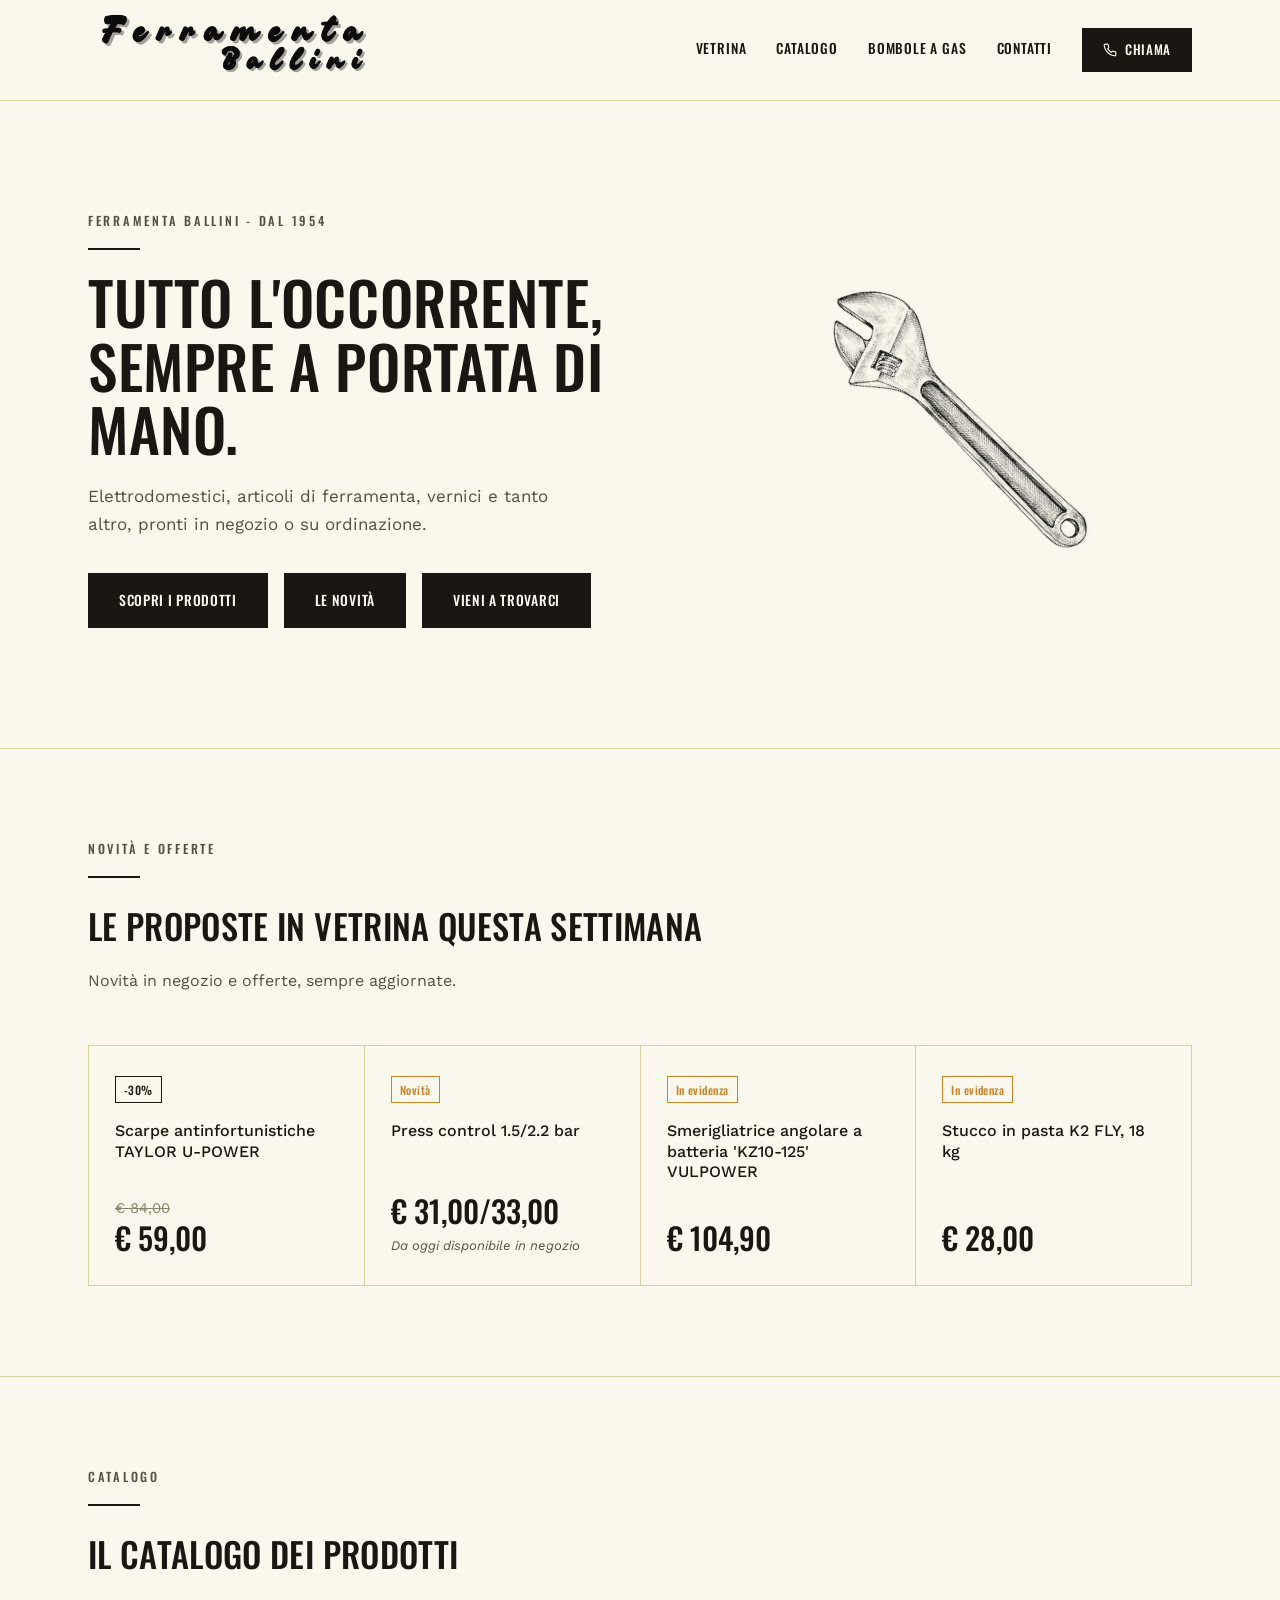
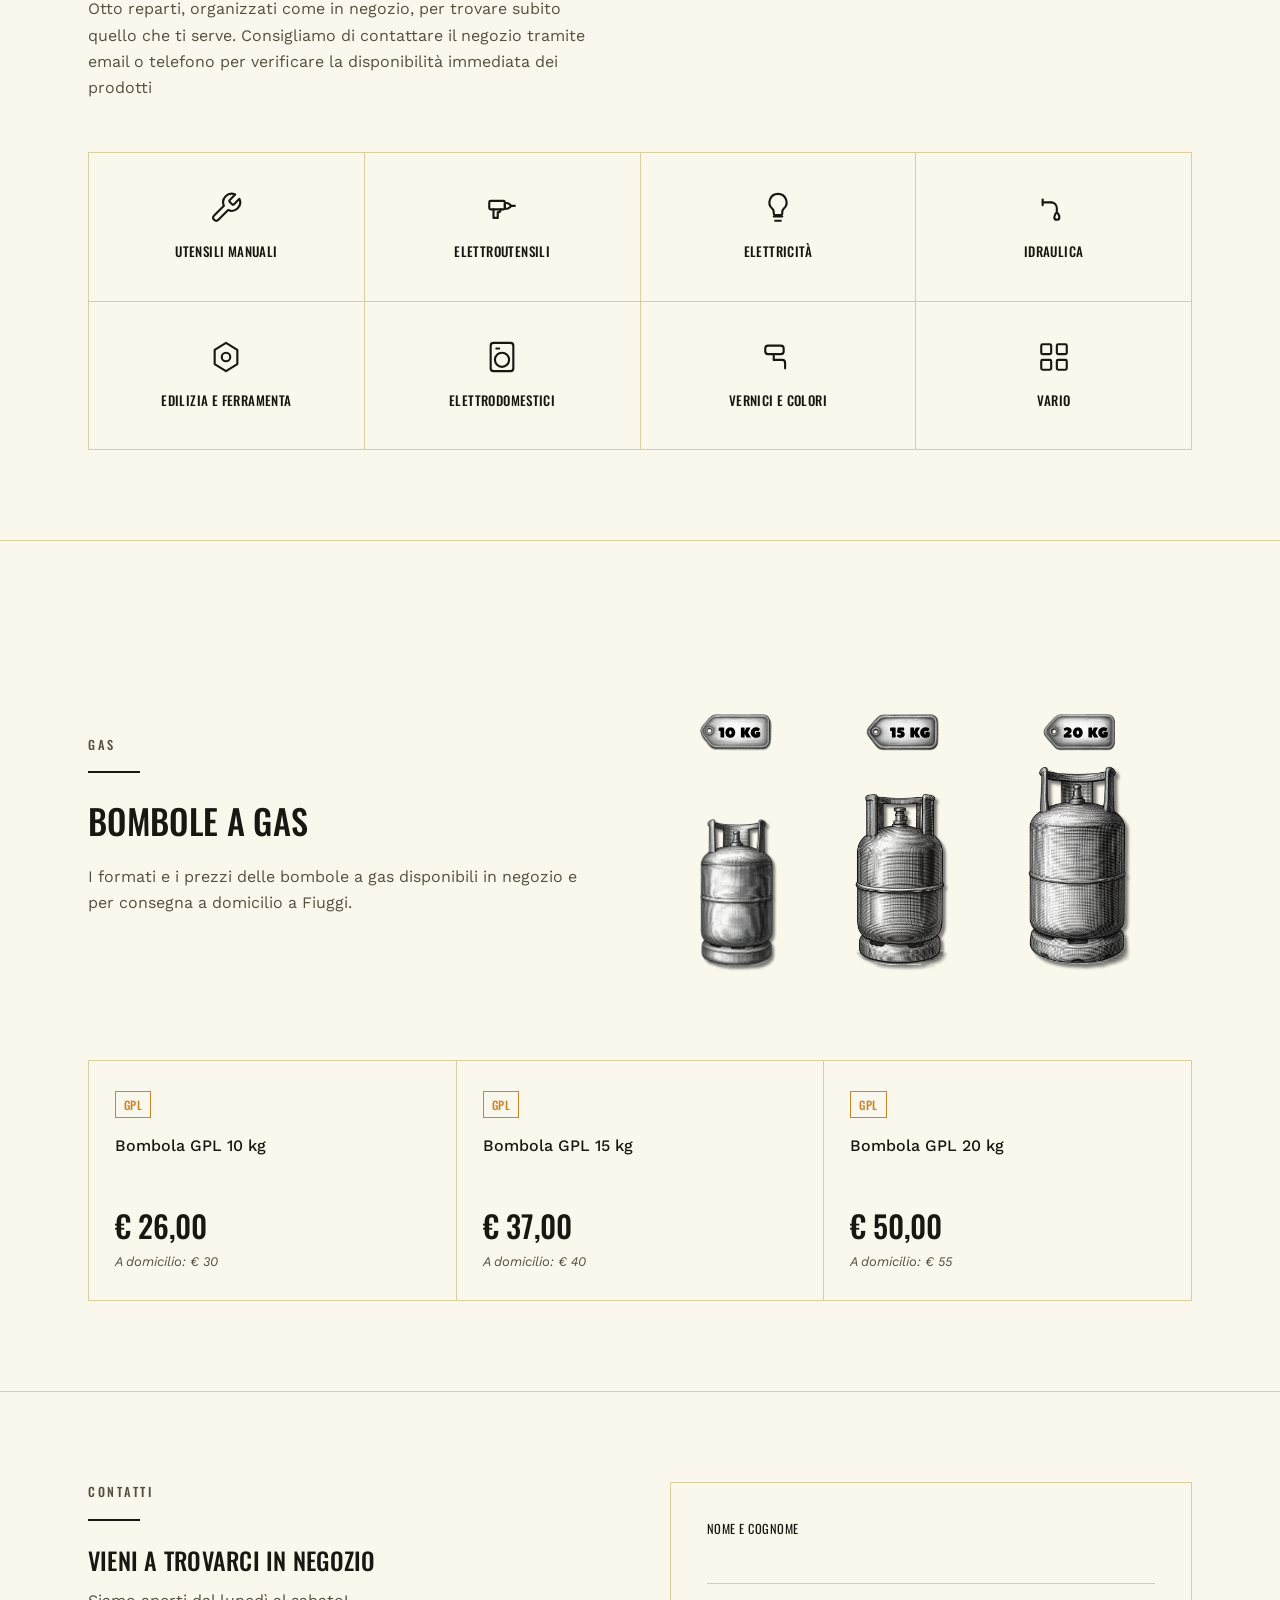
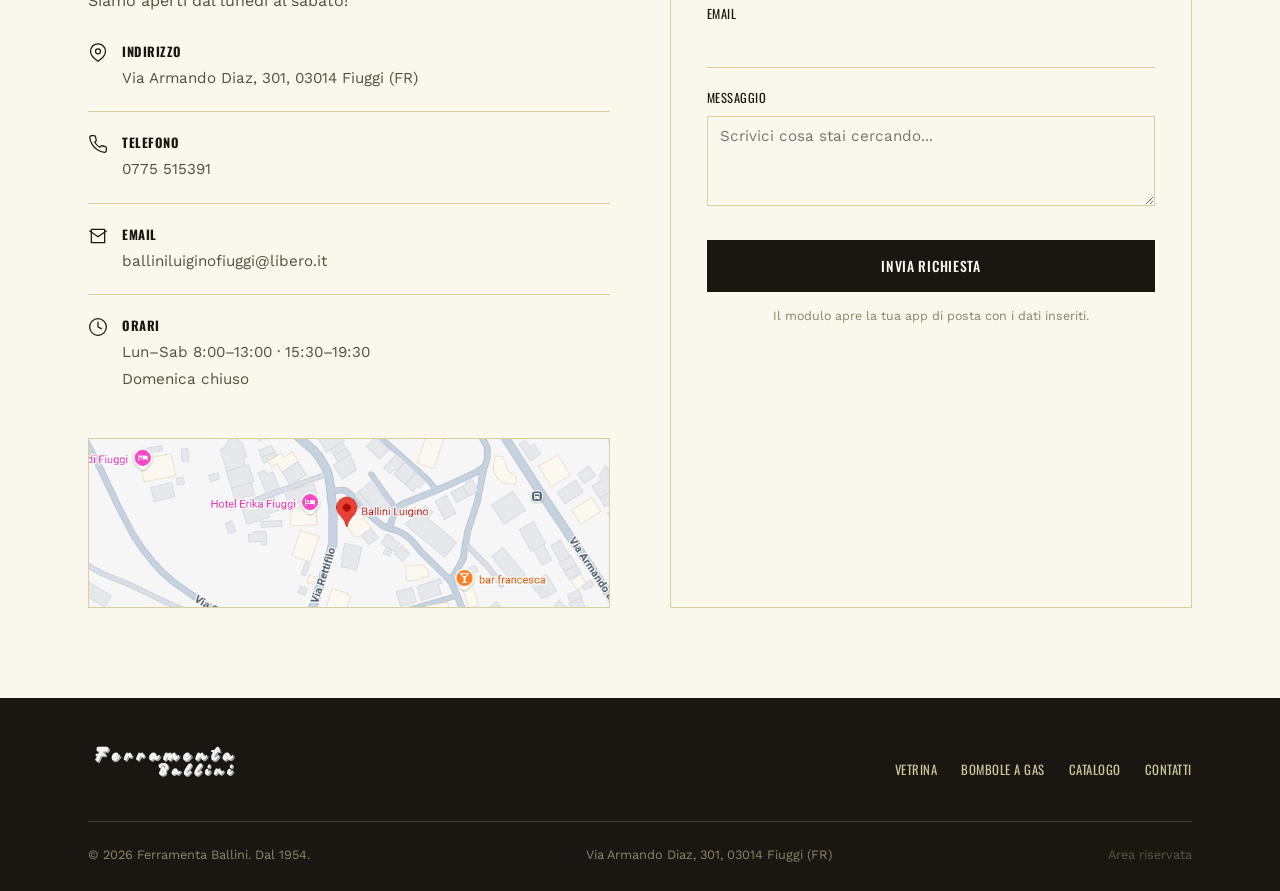
==== index.html @ e7331be9 "typos" ====
<!DOCTYPE html>
<html lang="it">
<head>
<meta charset="UTF-8">
<meta name="viewport" content="width=device-width, initial-scale=1.0">
<title>Ferramenta Ballini Fiuggi (FR)</title>
<meta name="description" content="Ferramenta Ballini a Fiuggi (FR): utensili manuali ed elettrici, elettricità, idraulica, edilizia, elettrodomestici e vernici. In negozio dal 1954, Via Armando Diaz 301.">
<link rel="canonical" href="https://crballini.github.io/ferramentaballini/">
<meta property="og:type" content="website">
<meta property="og:title" content="Ferramenta Ballini — dal 1954">
<meta property="og:description" content="Ferramenta Ballini a Fiuggi (FR): utensili manuali ed elettrici, elettricità, idraulica, edilizia, elettrodomestici e vernici. In negozio dal 1954, Via Armando Diaz 301.">
<meta property="og:url" content="https://crballini.github.io/ferramentaballini/">
<meta property="og:image" content="https://crballini.github.io/ferramentaballini/img_index/logo.png">
<meta property="og:locale" content="it_IT">
<link rel="preconnect" href="https://fonts.googleapis.com">
<link rel="preconnect" href="https://fonts.gstatic.com" crossorigin>
<link href="https://fonts.googleapis.com/css2?family=Oswald:wght@400;500;600&family=Work+Sans:wght@400;500;600&display=swap" rel="stylesheet">
<style>
  :root{
    --paper:        #FAF7EC;
    --light-cream:   #e8d6ba;
    --cream:        #EBE3A9;
    --line:         #D8CE9E;
    --ink:          #1A1712;
    --ink-soft:     #55503D;
    --ink-faint:    #8A8468;
    --yellow:       #F1A92C;
    --yellow-dark:  #C9852A;
  }

  *{ margin:0; padding:0; box-sizing:border-box; }

  html{ scroll-behavior:smooth; }

  body{
    background:var(--paper);
    color:var(--ink);
    font-family:'Work Sans', sans-serif;
    font-size:16px;
    line-height:1.65;
    overflow-x:hidden;
  }

  h1,h2,h3, .label-font{
    font-family:'Oswald', sans-serif;
    text-transform:uppercase;
    letter-spacing:0.01em;
    font-weight:500;
  }

  .eyebrow{
    font-family:'Oswald', sans-serif;
    font-size:0.78rem;
    font-weight:500;
    letter-spacing:0.22em;
    text-transform:uppercase;
    color:var(--ink-soft);
    display:block;
  }

  .rule{
    width:52px;
    height:2px;
    background:var(--ink);
    margin:16px 0 20px;
  }

  .container{
    max-width:1160px;
    margin:0 auto;
    padding:0 28px;
  }

  a{ color:inherit; text-decoration:none; }

  /* ---------- HEADER ---------- */
  .site-header{
    position:sticky;
    top:0;
    z-index:50;
    background:var(--paper);
    border-bottom:1px solid var(--line);
  }
  .site-header .container{
    display:flex;
    align-items:center;
    justify-content:space-between;
    padding-top:14px;
    padding-bottom:14px;
    gap:20px;
  }
  .brand img{
    height:72px;
    width:auto;
    display:block;
    mix-blend-mode:multiply;
  }

  nav{
    display:flex;
    align-items:center;
    gap:30px;
  }
  nav a{
    font-family:'Oswald', sans-serif;
    font-size:0.85rem;
    font-weight:500;
    letter-spacing:0.06em;
    text-transform:uppercase;
    position:relative;
    padding-bottom:4px;
    color:var(--ink);
  }
  nav a::after{
    content:"";
    position:absolute;
    left:0; bottom:0;
    width:0%;
    height:1px;
    background:var(--ink);
    transition:width 0.2s ease;
  }
  nav a:hover::after{ width:100%; }

  /* ---------- BUTTONS (black, turn yellow when selected/hovered) ---------- */
  .btn, .call-btn{
    font-family:'Oswald', sans-serif;
    font-weight:500;
    text-transform:uppercase;
    letter-spacing:0.05em;
    display:inline-flex;
    align-items:center;
    gap:8px;
    background:var(--ink);
    color:var(--paper);
    border:1px solid var(--ink);
    transition:background 0.15s ease, color 0.15s ease, border-color 0.15s ease;
    cursor:pointer;
  }
  .btn{ font-size:0.86rem; padding:15px 30px; }
  .call-btn{ font-size:0.82rem; padding:10px 20px; white-space:nowrap; }

  .btn:hover, .btn:focus-visible, .btn.active,
  .call-btn:hover, .call-btn:focus-visible{
    background:var(--yellow);
    border-color:var(--yellow);
    color:var(--ink);
  }

  .menu-toggle{ display:none; }

  /* ---------- HERO ---------- */
  .hero{ padding:110px 0 120px; }
  .hero .container{
    display:grid;
    grid-template-columns:1.1fr 0.9fr;
    gap:60px;
    align-items:center;
  }
  .hero h1{
    font-size:clamp(2.4rem, 5vw, 3.7rem);
    line-height:1.08;
    color:var(--ink);
    margin:0 0 22px;
    font-weight:500;
  }
  .hero p.lead{
    max-width:44ch;
    font-size:1.06rem;
    color:var(--ink-soft);
    margin-bottom:34px;
  }
  .hero-ctas{ display:flex; gap:16px; flex-wrap:wrap; }

  .hero-art{ display:flex; align-items:center; justify-content:center; }
  .hero-art svg{ width:100%; max-width:340px; height:auto; }
  .hero-wrench{
    width:100%;
    max-width:280px;
    height:auto;
    transform:rotate(-45deg);
    mix-blend-mode:multiply;
  }
  .hero-wrench-mobile{ display:none; }

  /* ---------- SECTION HEADS ---------- */
  .section{ padding:90px 0; border-top:1px solid var(--line); }
  .section-head{ max-width:620px; margin-bottom:50px; }
  .section-head h2{ font-size:clamp(1.6rem, 3vw, 2.15rem); color:var(--ink); }
  .section-head p{ color:var(--ink-soft); margin-top:14px; font-size:1rem; max-width:52ch; }

  /* ---------- OFFERS & NOVITÀ ---------- */
  .offers-grid{
    display:grid;
    grid-template-columns:repeat(4, 1fr);
    gap:1px;
    background:var(--line);
    border:1px solid var(--line);
  }
  .offer-card{
    position:relative;
    background:var(--paper);
    padding:30px 26px 28px;
    display:flex;
    flex-direction:column;
  }
  .offer-card .tag{
    display:inline-block;
    align-self:flex-start;
    border:1px solid var(--ink);
    font-family:'Oswald', sans-serif;
    font-weight:500;
    font-size:0.72rem;
    letter-spacing:0.04em;
    padding:3px 8px;
    margin-bottom:18px;
  }
  .offer-card .tag.is-new{ border-color:var(--yellow-dark); color:var(--yellow-dark); }
  .offer-card h3{
    font-family:'Work Sans', sans-serif;
    text-transform:none;
    letter-spacing:0;
    font-weight:500;
    font-size:1rem;
    line-height:1.3;
    color:var(--ink);
    margin-bottom:20px;
    min-height:52px;
  }
  .offer-card .price-row{ margin-top:auto; }
  .offer-card .old-price{
    font-size:0.92rem;
    color:var(--ink-faint);
    text-decoration:line-through;
  }
  .offer-card .new-price{
    font-family:'Oswald', sans-serif;
    font-size:1.9rem;
    font-weight:500;
    color:var(--ink);
    line-height:1.2;
  }
  .offer-card .new-note{
    font-size:0.82rem;
    color:var(--ink-soft);
    font-style:italic;
    margin-top:6px;
  }
  .offers-note{ margin-top:24px; font-size:0.85rem; color:var(--ink-faint); }

  /* ---------- CATEGORIES ---------- */
  .cat-grid{
    display:grid;
    grid-template-columns:repeat(4, 1fr);
    gap:1px;
    background:var(--line);
    border:1px solid var(--line);
  }
  .cat-card{
    background:var(--paper);
    padding:38px 16px;
    display:flex;
    flex-direction:column;
    align-items:center;
    gap:16px;
    text-align:center;
    transition:background 0.15s ease;
  }
  .cat-card:hover{ background:var(--yellow); }
  .cat-card svg{ width:34px; height:34px; stroke:var(--ink); }
  .cat-card span{
    font-family:'Oswald', sans-serif;
    font-size:0.82rem;
    font-weight:500;
    letter-spacing:0.03em;
    text-transform:uppercase;
    color:var(--ink);
  }

  /* ---------- CONTACT ---------- */
  .contact-grid{ display:grid; grid-template-columns:1fr 1fr; gap:60px; }
  .info-list{ list-style:none; margin-top:26px; }
  .info-list li{
    display:flex;
    gap:14px;
    align-items:flex-start;
    padding-bottom:20px;
    margin-bottom:20px;
    border-bottom:1px solid var(--line);
  }
  .info-list li:last-child{ border-bottom:none; }
  .info-list svg{ flex-shrink:0; width:20px; height:20px; stroke:var(--ink); margin-top:2px; }
  .info-list strong{
    display:block;
    font-family:'Oswald', sans-serif;
    font-size:0.8rem;
    text-transform:uppercase;
    letter-spacing:0.04em;
    color:var(--ink);
    margin-bottom:3px;
  }
  .info-list span, .info-list a{ color:var(--ink-soft); font-size:0.95rem; }

  .map-box{
    border:1px solid var(--line);
    background:var(--cream);
    height:170px;
    display:flex;
    flex-direction:column;
    align-items:center;
    justify-content:center;
    gap:10px;
    margin-top:26px;
  }
  .map-box svg{ width:28px; height:28px; stroke:var(--ink); }
  .map-box p{ font-size:0.8rem; color:var(--ink-soft); text-align:center; padding:0 24px; }

  form{ border:1px solid var(--line); padding:36px; }
  .field{ margin-bottom:20px; }
  .field label{
    display:block;
    font-family:'Oswald', sans-serif;
    font-size:0.78rem;
    text-transform:uppercase;
    letter-spacing:0.04em;
    margin-bottom:7px;
    color:var(--ink);
  }
  .field input, .field textarea{
    width:100%;
    border:none;
    border-bottom:1px solid var(--line);
    background:transparent;
    padding:9px 2px;
    font-family:'Work Sans', sans-serif;
    font-size:0.95rem;
    color:var(--ink);
  }
  .field textarea{ resize:vertical; min-height:90px; border:1px solid var(--line); padding:10px 12px; }
  .field input:focus, .field textarea:focus{ outline:none; border-color:var(--ink); }
  form .btn{ width:100%; justify-content:center; margin-top:6px; }
  .form-note{ font-size:0.78rem; color:var(--ink-faint); margin-top:14px; text-align:center; }

  /* ---------- FOOTER ---------- */
  footer{ background:var(--ink); color:var(--cream); padding:48px 0 26px; }
  .footer-top{
    display:flex;
    justify-content:space-between;
    align-items:center;
    flex-wrap:wrap;
    gap:20px;
    padding-bottom:28px;
    border-bottom:1px solid rgba(235,227,169,0.2);
  }
  .footer-brand img{ height:38px; }
  .footer-nav{ display:flex; gap:24px; flex-wrap:wrap; }
  .footer-nav a{ font-family:'Oswald', sans-serif; font-size:0.8rem; color:#CFC79A; text-transform:uppercase; letter-spacing:0.04em; }
  .footer-nav a:hover{ color:var(--yellow); }
  .footer-bottom{
    padding-top:22px;
    font-size:0.8rem;
    color:#8B8564;
    display:flex;
    justify-content:space-between;
    flex-wrap:wrap;
    gap:10px;
  }

  /* ---------- SEZIONE BOMBOLE (Personalizzata) ---------- */
.gas-top-area {
  display: flex;
  align-items: center;
  justify-content: space-between;
  gap: 40px;
  margin-bottom: 40px;
}
.gas-top-area .section-head {
  margin-bottom: 0;
  flex: 1;
}
.gas-illustration {
  flex: 1.2;
  max-width: 550px;
  display: flex;
  justify-content: flex-end;
}
.gas-illustration img {
  width: 100%;
  height: auto;
  object-fit: contain;
  border-radius: 8px; /* Opzionale: smussa leggermente gli angoli dell'immagine */
}
.offers-grid.three-cols {
  grid-template-columns: repeat(3, 1fr);
}

/* Regole Mobile per la nuova sezione */
@media (max-width: 900px) {
  .gas-top-area {
    flex-direction: column;
    align-items: flex-start;
    gap: 24px;
  }
  .gas-illustration {
    justify-content: flex-start;
    width: 100%;
  }
  .offers-grid.three-cols {
    grid-template-columns: 1fr 1fr;
  }
}
@media (max-width: 560px) {
  .offers-grid.three-cols {
    grid-template-columns: 1fr;
  }
}

  /* ---------- RESPONSIVE ---------- */
  @media (max-width: 900px){
    nav{ display:none; }
    .menu-toggle{
      display:inline-flex;
      align-items:center;
      justify-content:center;
      width:42px; height:42px;
      border:1px solid var(--ink);
      background:transparent;
      cursor:pointer;
      position:relative;
      z-index:1;
    }
    .menu-toggle .bar{
      transition:transform 0.2s ease, opacity 0.2s ease;
      transform-box:fill-box;
      transform-origin:center;
    }
    .site-header.open .menu-toggle .bar1{ transform:translateY(6px) rotate(45deg); }
    .site-header.open .menu-toggle .bar2{ opacity:0; }
    .site-header.open .menu-toggle .bar3{ transform:translateY(-6px) rotate(-45deg); }
    .site-header.open nav{
      display:flex;
      flex-direction:column;
      align-items:flex-start;
      position:absolute;
      top:100%;
      left:0; right:0;
      background:var(--paper);
      border-bottom:1px solid var(--line);
      padding:20px 28px 24px;
      gap:18px;
    }
    .site-header.open nav .call-btn{ margin-top:4px; }
    .hero .container{ grid-template-columns:1fr; }
    .hero-art{ display:none; }
    .hero-eyebrow{ display:flex; align-items:center; gap:8px; }
    .hero-wrench-mobile{
      display:inline-block;
      width:20px;
      height:20px;
      object-fit:contain;
      transform:rotate(-45deg);
      mix-blend-mode:multiply;
      flex-shrink:0;
    }
    .offers-grid{ grid-template-columns:1fr 1fr; }
    .cat-grid{ grid-template-columns:1fr 1fr; }
    .contact-grid{ grid-template-columns:1fr; }
  }
  @media (max-width: 560px){
    .offers-grid{ grid-template-columns:1fr; }
    .cat-grid{ grid-template-columns:1fr 1fr; }
  }

  @media (prefers-reduced-motion: reduce){
    *{ transition:none !important; scroll-behavior:auto !important; }
  }

  :focus-visible{ outline:2px solid var(--ink); outline-offset:2px; }
</style>
<script type="application/ld+json">
{
  "@context": "https://schema.org",
  "@type": "HardwareStore",
  "name": "Ferramenta Ballini",
  "image": "https://crballini.github.io/ferramentaballini/img_index/logo.png",
  "url": "https://crballini.github.io/ferramentaballini/",
  "telephone": "+39 0775 515391",
  "email": "balliniluiginofiuggi@libero.it",
  "address": {
    "@type": "PostalAddress",
    "streetAddress": "Via Armando Diaz, 301",
    "addressLocality": "Fiuggi",
    "addressRegion": "FR",
    "postalCode": "03014",
    "addressCountry": "IT"
  },
  "openingHoursSpecification": [
    {
      "@type": "OpeningHoursSpecification",
      "dayOfWeek": ["Monday","Tuesday","Wednesday","Thursday","Friday","Saturday"],
      "opens": "08:00",
      "closes": "13:00"
    },
    {
      "@type": "OpeningHoursSpecification",
      "dayOfWeek": ["Monday","Tuesday","Wednesday","Thursday","Friday","Saturday"],
      "opens": "15:30",
      "closes": "19:30"
    }
  ]
}
</script>
</head>
<body>

<header class="site-header" id="siteHeader">
  <div class="container">
    <div class="brand">
      <img src="img_index/logo.png" alt="Ferramenta Ballini">
    </div>
    <nav>
      <a href="#offerte">Vetrina</a>
      <a href="#catalogo">Catalogo</a>
      <a href="#bombole-gas">Bombole a gas</a>
      <a href="#contatti">Contatti</a>
      <a class="call-btn" href="tel:+390775515391">
        <svg width="14" height="14" viewBox="0 0 24 24" fill="none" stroke="currentColor" stroke-width="2" stroke-linecap="round" stroke-linejoin="round"><path d="M22 16.92v3a2 2 0 0 1-2.18 2 19.79 19.79 0 0 1-8.63-3.07 19.5 19.5 0 0 1-6-6 19.79 19.79 0 0 1-3.07-8.67A2 2 0 0 1 4.11 2h3a2 2 0 0 1 2 1.72c.127.96.361 1.903.7 2.81a2 2 0 0 1-.45 2.11L8.09 9.91a16 16 0 0 0 6 6l1.27-1.27a2 2 0 0 1 2.11-.45c.907.339 1.85.573 2.81.7A2 2 0 0 1 22 16.92z"/></svg>
        Chiama
      </a>
    </nav>
    <button class="menu-toggle" id="menuToggle" aria-label="Apri il menu">
      <svg width="20" height="20" viewBox="0 0 24 24" fill="none" stroke="#1A1712" stroke-width="1.5" stroke-linecap="round">
        <line class="bar bar1" x1="3" y1="6" x2="21" y2="6"/>
        <line class="bar bar2" x1="3" y1="12" x2="21" y2="12"/>
        <line class="bar bar3" x1="3" y1="18" x2="21" y2="18"/>
      </svg>
    </button>
  </div>
</header>

<section class="hero">
  <div class="container">
    <div class="hero-copy">
      <span class="eyebrow hero-eyebrow">Ferramenta Ballini - dal 1954<img src="img_index/adjustable_wrench.png" alt="" class="hero-wrench-mobile"></span>
      <div class="rule"></div>
      <h1>Tutto l'occorrente, sempre a portata di mano.</h1>
      <p class="lead">Elettrodomestici, articoli di ferramenta, vernici e tanto altro, pronti in negozio o su ordinazione.</p>
      <div class="hero-ctas">
        <a class="btn" href="#catalogo">Scopri i prodotti</a>
        <a class="btn" href="#offerte">Le novità</a>
        <a class="btn" href="#contatti">Vieni a trovarci</a>
      </div>
    </div>
    <div class="hero-art">
      <img src="img_index/adjustable_wrench.png" alt="Chiave inglese regolabile" class="hero-wrench">
    </div>
  </div>
</section>

<section class="section" id="offerte">
  <div class="container">
    <div class="section-head">
      <span class="eyebrow">Novità e offerte</span>
      <div class="rule"></div>
      <h2>Le proposte in vetrina questa settimana</h2>
      <p>Novità in negozio e offerte, sempre aggiornate.</p>
    </div>
    <div class="offers-grid">
      <div class="offer-card">
        <span class="tag">-30%</span>
        <h3>Scarpe antinfortunistiche TAYLOR U-POWER</h3>
        <div class="price-row">
          <div class="old-price">€ 84,00</div>
          <div class="new-price">€ 59,00</div>
        </div>
      </div>
      <div class="offer-card">
        <span class="tag is-new">Novità</span>
        <h3>Press control 1.5/2.2 bar</h3>
        <div class="price-row">
          <div class="new-price">€ 31,00/33,00</div>
          <div class="new-note">Da oggi disponibile in negozio</div>
        </div>
      </div>
      <div class="offer-card">
        <span class="tag is-new">In evidenza</span>
        <h3>Smerigliatrice angolare a batteria 'KZ10-125' VULPOWER</h3>
        <div class="price-row">
          <div class="new-price">€ 104,90</div>
        </div>
      </div>
      <div class="offer-card">
        <span class="tag is-new">In evidenza</span>
        <h3>Stucco in pasta K2 FLY, 18 kg</h3>
        <div class="price-row">
          <div class="new-price">€ 28,00</div>
        </div>
      </div>
    </div>
  </div>
</section>

<section class="section" id="catalogo">
  <div class="container">
    <div class="section-head">
      <span class="eyebrow">Catalogo</span>
      <div class="rule"></div>
      <h2>Il catalogo dei prodotti</h2>
      <p>Otto reparti, organizzati come in negozio, per trovare subito quello che ti serve. Consigliamo di contattare il negozio tramite email o telefono per verificare la disponibilità immediata dei prodotti</p>
    </div>
    <div class="cat-grid">

      <a class="cat-card" href="reparti/reparto-utensili-manuali.html">
        <svg xmlns="http://www.w3.org/2000/svg" width="24" height="24" viewBox="0 0 24 24" fill="none" stroke="currentColor" stroke-width="1.5" stroke-linecap="round" stroke-linejoin="round">
          <path d="M14.7 6.3a1 1 0 0 0 0 1.4l1.6 1.6a1 1 0 0 0 1.4 0l3.77-3.77a6 6 0 0 1-7.94 7.94l-6.91 6.91a2.12 2.12 0 0 1-3-3l6.91-6.91a6 6 0 0 1 7.94-7.94l-3.76 3.76z"/>
        </svg>
        <span>Utensili manuali</span>
      </a>

      <a class="cat-card" href="reparti/reparto-elettroutensili.html">
        <svg xmlns="http://www.w3.org/2000/svg" width="24" height="24" viewBox="0 0 24 24" fill="none" stroke="currentColor" stroke-width="1.5" stroke-linecap="round" stroke-linejoin="round">
          <rect x="3" y="7" width="11" height="6" rx="1"/>
          <path d="M14 8.5h2l2 1.3v1.4l-2 1.3h-2z"/>
          <path d="M18 10.5h3"/>
          <path d="M11 13c0 1.2-1 2-2 2v4h-3v-6"/>
        </svg>
        <span>Elettroutensili</span>
      </a>

      <a class="cat-card" href="reparti/reparto-elettricita.html">
        <svg xmlns="http://www.w3.org/2000/svg" width="24" height="24" viewBox="0 0 24 24" fill="none" stroke="currentColor" stroke-width="1.5" stroke-linecap="round" stroke-linejoin="round">
          <path d="M9 18h6"/><path d="M10 21h4"/><path d="M12 2a6 6 0 0 0-4 10.5c.6.6 1 1.4 1 2.3V16a1 1 0 0 0 1 1h4a1 1 0 0 0 1-1v-1.2c0-.9.4-1.7 1-2.3A6 6 0 0 0 12 2z"/>
        </svg>
        <span>Elettricità</span>
      </a>

      <a class="cat-card" href="reparti/reparto-idraulica.html">
        <svg xmlns="http://www.w3.org/2000/svg" width="24" height="24" viewBox="0 0 24 24" fill="none" stroke="currentColor" stroke-width="1.5" stroke-linecap="round" stroke-linejoin="round">
          <path d="M4 6v4"/><path d="M4 8h6"/><path d="M10 8a4 4 0 0 1 4 4v2"/><path d="M12.2 18.5a1.8 1.8 0 0 0 3.6 0c0-1.4-1.8-3.7-1.8-3.7s-1.8 2.3-1.8 3.7z"/>
        </svg>
        <span>Idraulica</span>
      </a>

      <a class="cat-card" href="reparti/reparto-edilizia-ferramenta.html">
        <svg xmlns="http://www.w3.org/2000/svg" width="24" height="24" viewBox="0 0 24 24" fill="none" stroke="currentColor" stroke-width="1.5" stroke-linecap="round" stroke-linejoin="round">
          <path d="M12 2 20 7 20 17 12 22 4 17 4 7Z"/>
          <circle cx="12" cy="12" r="3"/>
        </svg>
        <span>Edilizia e ferramenta</span>
      </a>

      <a class="cat-card" href="reparti/reparto-elettrodomestici.html">
        <svg xmlns="http://www.w3.org/2000/svg" width="24" height="24" viewBox="0 0 24 24" fill="none" stroke="currentColor" stroke-width="1.5" stroke-linecap="round" stroke-linejoin="round">
          <rect x="4" y="2" width="16" height="20" rx="2"/>
          <circle cx="12" cy="14" r="5"/>
          <line x1="8" y1="6" x2="10" y2="6"/>
        </svg>
        <span>Elettrodomestici</span>
      </a>

      <a class="cat-card" href="reparti/reparto-vernici-colori.html">
        <svg xmlns="http://www.w3.org/2000/svg" width="24" height="24" viewBox="0 0 24 24" fill="none" stroke="currentColor" stroke-width="1.5" stroke-linecap="round" stroke-linejoin="round">
          <rect x="3" y="4" width="13" height="6" rx="2"/>
          <path d="M9 10v4"/>
          <path d="M9 14h6a2 2 0 0 1 2 2v4"/>
        </svg>
        <span>Vernici e colori</span>
      </a>

      <a class="cat-card" href="reparti/reparto-vario.html">
        <svg xmlns="http://www.w3.org/2000/svg" width="24" height="24" viewBox="0 0 24 24" fill="none" stroke="currentColor" stroke-width="1.5" stroke-linecap="round" stroke-linejoin="round">
          <rect x="3" y="3" width="7" height="7" rx="1"/>
          <rect x="14" y="3" width="7" height="7" rx="1"/>
          <rect x="3" y="14" width="7" height="7" rx="1"/>
          <rect x="14" y="14" width="7" height="7" rx="1"/>
        </svg>
        <span>Vario</span>
      </a>

    </div>
  </div>
</section>

<section class="section" id="bombole-gas">
  <div class="container">
    
    <!-- Nuova intestazione con Immagine a destra -->
    <div class="gas-top-area">
      <div class="section-head">
        <span class="eyebrow">Gas</span>
        <div class="rule"></div>
        <h2>Bombole a gas</h2>
        <p>I formati e i prezzi delle bombole a gas disponibili in negozio e per consegna a domicilio a Fiuggi.</p>
      </div>
      <div class="gas-illustration">
        <!-- Riferimento esatto al file allegato -->
        <img src="img_index/bombole_gpl.svg" alt="Illustrazione bombole a gas 10, 15 e 20 kg">
      </div>
    </div>

    <!-- Griglia modificata per occupare lo spazio con 3 riquadri -->
    <div class="offers-grid three-cols">
      <div class="offer-card">
        <span class="tag is-new">GPL</span>
        <h3>Bombola GPL 10 kg</h3>
        <div class="price-row">
          <div class="new-price">€ 26,00</div>
          <div class="new-note">A domicilio: € 30</div>
        </div>
      </div>
      <div class="offer-card">
        <span class="tag is-new">GPL</span>
        <h3>Bombola GPL 15 kg</h3>
        <div class="price-row">
          <div class="new-price">€ 37,00</div>
          <div class="new-note">A domicilio: € 40</div>
        </div>
      </div>
      <div class="offer-card">
        <span class="tag is-new">GPL</span>
        <h3>Bombola GPL 20 kg</h3>
        <div class="price-row">
          <div class="new-price">€ 50,00</div>
          <div class="new-note">A domicilio: € 55</div>
        </div>
      </div>
    </div>
    
  </div>
</section>


<section class="section" id="contatti">
  <div class="container contact-grid">
    <div>
      <span class="eyebrow">Contatti</span>
      <div class="rule"></div>
      <h2 style="margin-bottom:8px;">Vieni a trovarci in negozio</h2>
      <p style="color:var(--ink-soft);">Siamo aperti dal lunedì al sabato!</p>
      <ul class="info-list">
        <li>
          <svg viewBox="0 0 24 24" fill="none" stroke-width="1.5" stroke-linecap="round" stroke-linejoin="round"><path d="M21 10c0 6-9 12-9 12s-9-6-9-12a9 9 0 0 1 18 0z"/><circle cx="12" cy="10" r="3"/></svg>
          <div><strong>Indirizzo</strong><span>Via Armando Diaz, 301, 03014 Fiuggi (FR)</span></div>
        </li>
        <li>
          <svg viewBox="0 0 24 24" fill="none" stroke-width="1.5" stroke-linecap="round" stroke-linejoin="round"><path d="M22 16.92v3a2 2 0 0 1-2.18 2 19.79 19.79 0 0 1-8.63-3.07 19.5 19.5 0 0 1-6-6 19.79 19.79 0 0 1-3.07-8.67A2 2 0 0 1 4.11 2h3a2 2 0 0 1 2 1.72c.127.96.361 1.903.7 2.81a2 2 0 0 1-.45 2.11L8.09 9.91a16 16 0 0 0 6 6l1.27-1.27a2 2 0 0 1 2.11-.45c.907.339 1.85.573 2.81.7A2 2 0 0 1 22 16.92z"/></svg>
          <div><strong>Telefono</strong><a href="tel:+390775515391">0775 515391</a></div>
        </li>
        <li>
          <svg viewBox="0 0 24 24" fill="none" stroke-width="1.5" stroke-linecap="round" stroke-linejoin="round"><path d="M4 4h16v16H4z"/><path d="M22 6l-10 7L2 6"/></svg>
          <div><strong>Email</strong><a href="mailto:info@ferramentaballini.it">balliniluiginofiuggi@libero.it</a></div>
        </li>
        <li>
          <svg viewBox="0 0 24 24" fill="none" stroke-width="1.5" stroke-linecap="round" stroke-linejoin="round"><circle cx="12" cy="12" r="10"/><path d="M12 6v6l4 2"/></svg>
          <div><strong>Orari</strong><span>Lun–Sab 8:00–13:00 · 15:30–19:30 <br>Domenica chiuso</span></div>
        </li>
      </ul>
      <div class="map-box" style="padding:0; overflow:hidden;">
        <a href="https://maps.app.goo.gl/YUSPGVUYuWV79hpx6"
          target="_blank"
          rel="noopener"
          style="display:block; width:100%; height:100%;">
           <img src="img_index/maps.png"
                alt="Mappa Ferramenta Ballini"
                style="width:100%; height:100%; object-fit:cover; display:block;">
        </a>
      </div>
    </div>

    <form id="contactForm">
      <div class="field">
        <label for="name">Nome e cognome</label>
        <input type="text" id="name" name="name" required>
      </div>
      <div class="field">
        <label for="email">Email</label>
        <input type="email" id="email" name="email" required>
      </div>
      <div class="field">
        <label for="message">Messaggio</label>
        <textarea id="message" name="message" required placeholder="Scrivici cosa stai cercando..."></textarea>
      </div>
      <button type="submit" class="btn">Invia richiesta</button>
      <p class="form-note">Il modulo apre la tua app di posta con i dati inseriti.</p>
    </form>
  </div>
</section>

<footer>
  <div class="container">
    <div class="footer-top">
      <div class="footer-brand">
        <img src="img_index/logo_footer.png" alt="Ferramenta Ballini">
      </div>
      <div class="footer-nav">
        <a href="#offerte">Vetrina</a>
        <a href="#bombole-gas">Bombole a gas</a>
        <a href="#catalogo">Catalogo</a>
        <a href="#contatti">Contatti</a>
      </div>
    </div>
    <div class="footer-bottom">
      <span>© 2026 Ferramenta Ballini. Dal 1954.</span>
      <span>Via Armando Diaz, 301, 03014 Fiuggi (FR)</span>
      <a href="area-gestione.html" style="opacity:0.55;">Area riservata</a>
    </div>
  </div>
</footer>

<script>
  const menuToggle = document.getElementById('menuToggle');
  const header = document.getElementById('siteHeader');
  menuToggle.addEventListener('click', (e) => {
    e.stopPropagation();
    header.classList.toggle('open');
  });

  document.querySelectorAll('nav a').forEach(a=>{
    a.addEventListener('click', ()=> header.classList.remove('open'));
  });

  document.addEventListener('click', (e) => {
    if (header.classList.contains('open') && !header.contains(e.target)){
      header.classList.remove('open');
    }
  });
  document.addEventListener('keydown', (e) => {
    if (e.key === 'Escape') header.classList.remove('open');
  });

  const form = document.getElementById('contactForm');
  form.addEventListener('submit', function(e){
    e.preventDefault();
    const name = document.getElementById('name').value;
    const email = document.getElementById('email').value;
    const message = document.getElementById('message').value;
    const subject = encodeURIComponent('Richiesta dal sito - ' + name);
    const body = encodeURIComponent(message + '\n\nEmail di risposta: ' + email);
    window.location.href = 'mailto:balliniluiginofiuggi@libero.it?subject=' + subject + '&body=' + body;
  });
</script>

</body>
</html>
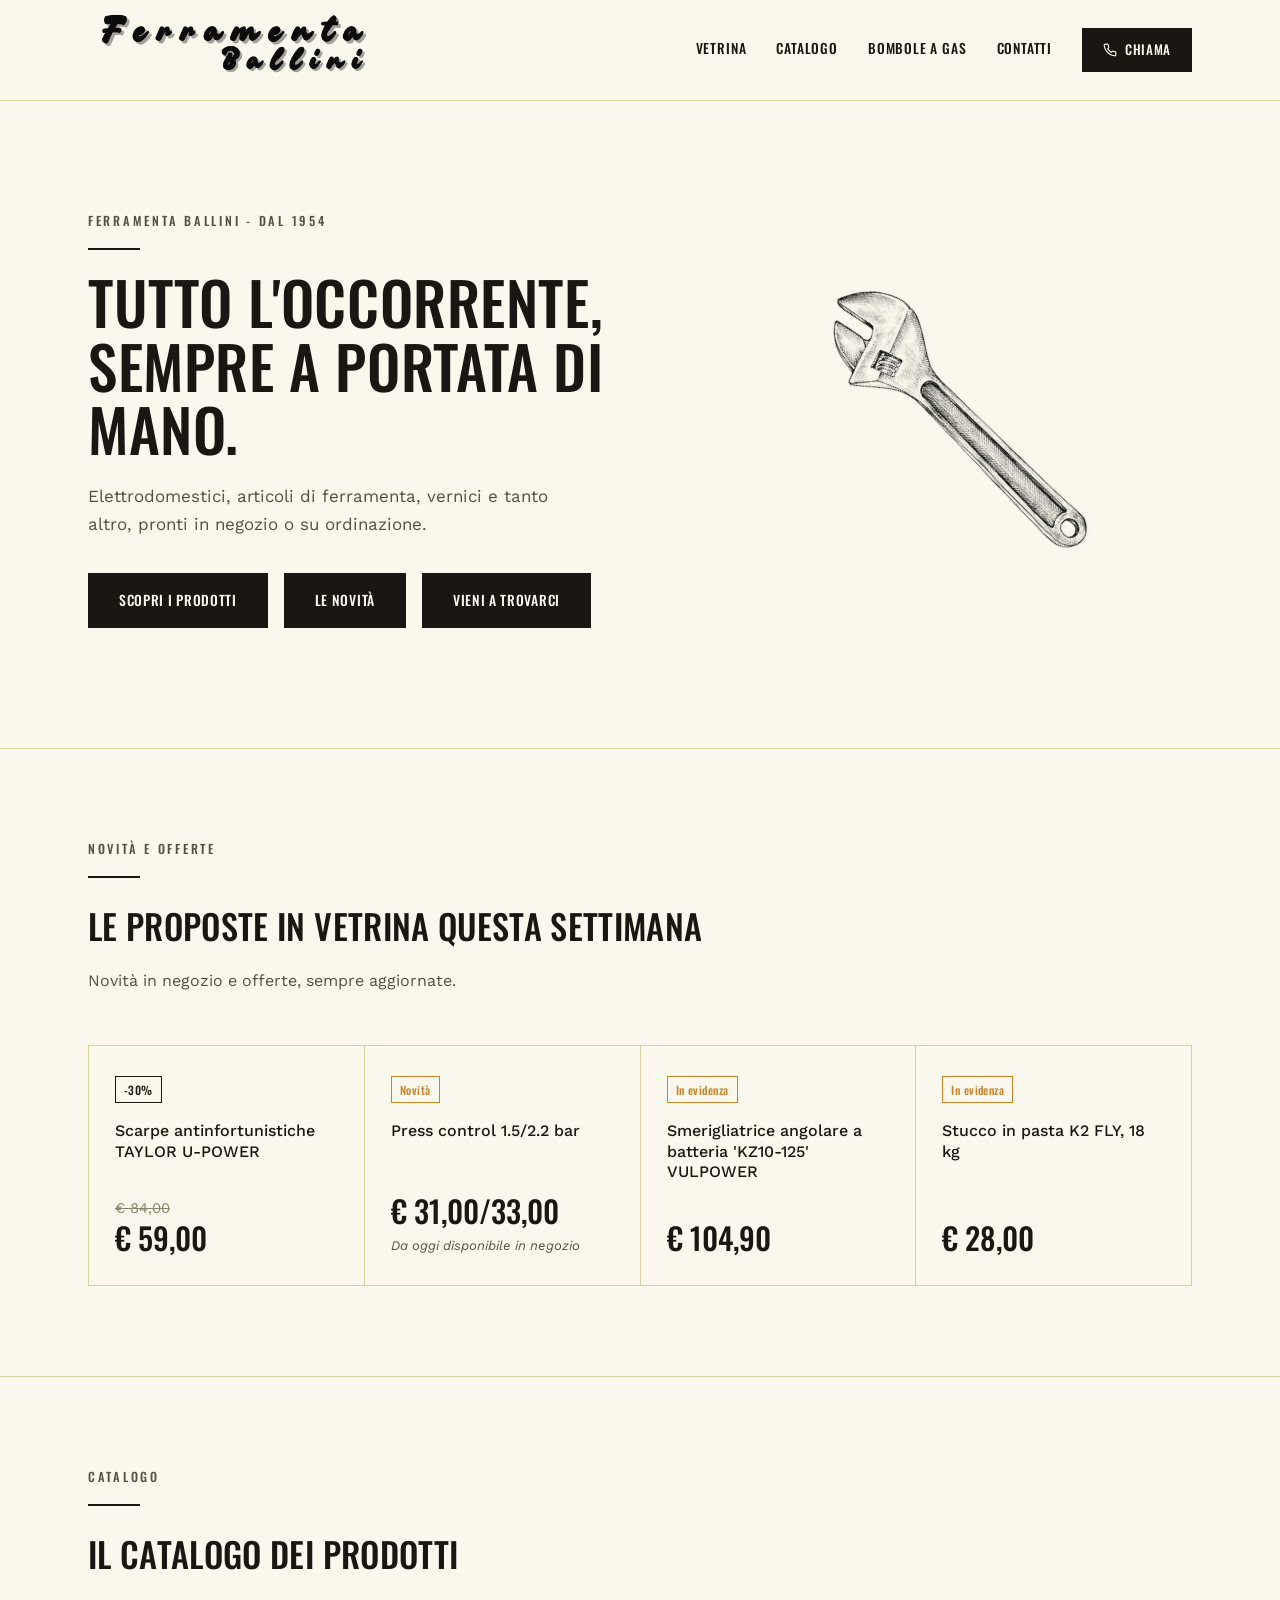
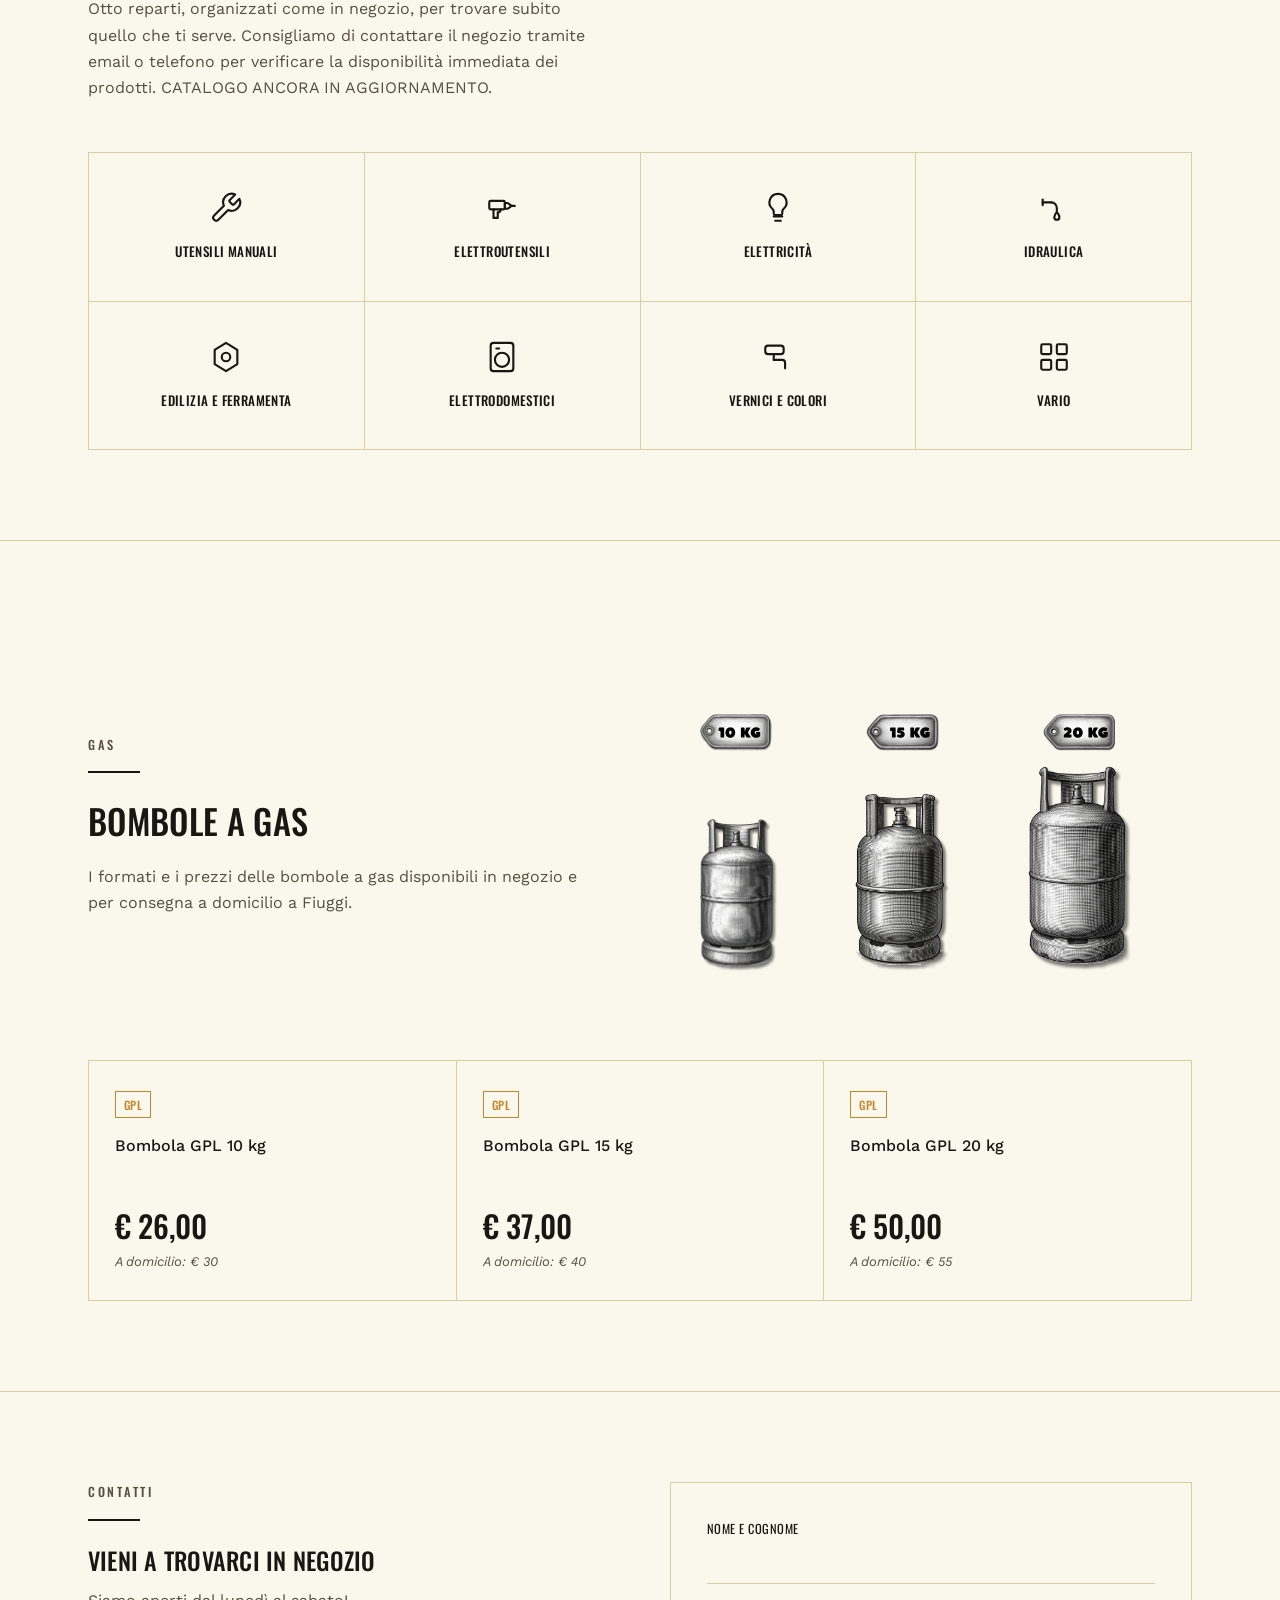
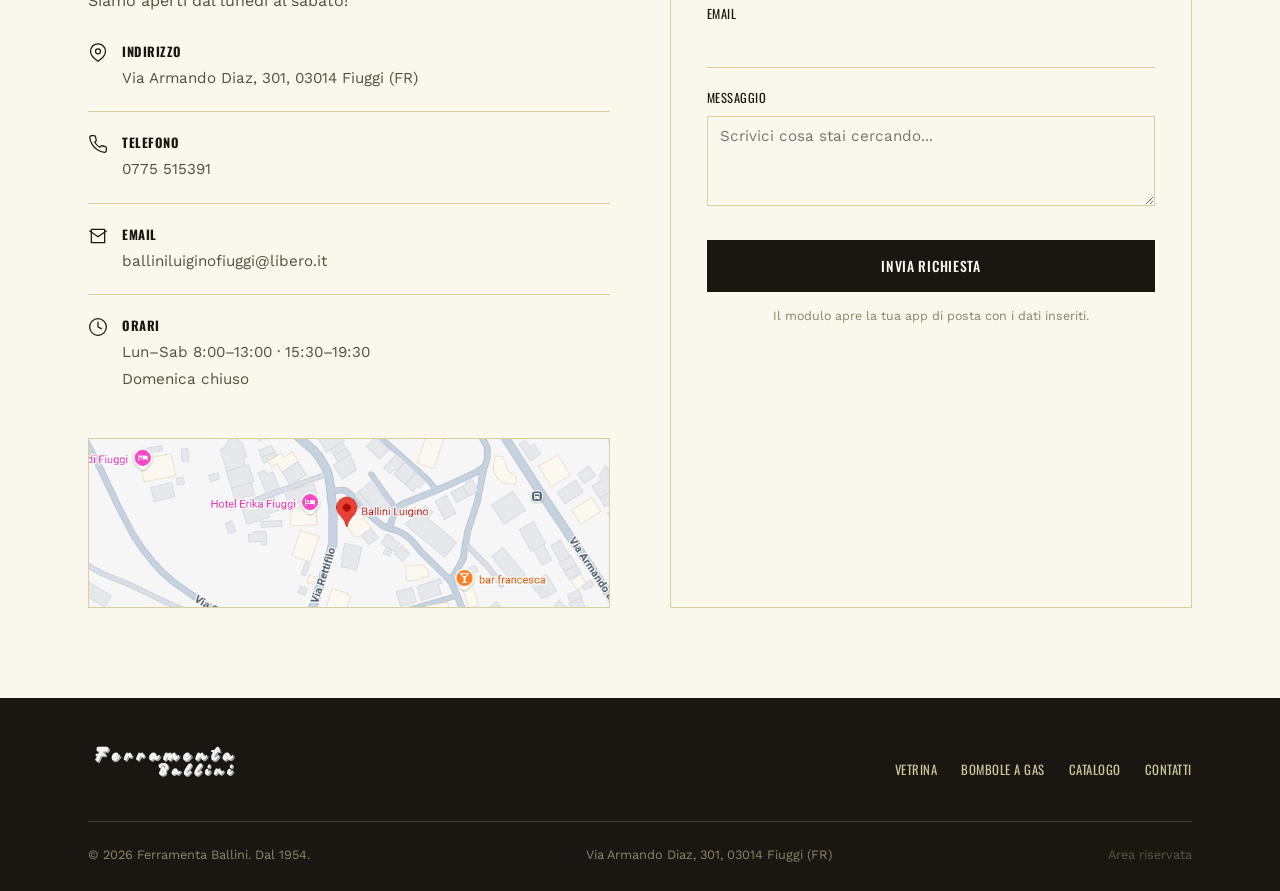
==== commit 6073121b: "update" ====
--- a/index.html
+++ b/index.html
@@ -7,7 +7,7 @@
 <meta name="description" content="Ferramenta Ballini a Fiuggi (FR): utensili manuali ed elettrici, elettricità, idraulica, edilizia, elettrodomestici e vernici. In negozio dal 1954, Via Armando Diaz 301.">
 <link rel="canonical" href="https://crballini.github.io/ferramentaballini/">
 <meta property="og:type" content="website">
-<meta property="og:title" content="Ferramenta Ballini — dal 1954">
+<meta property="og:title" content="Ferramenta Ballini Fiuggi (FR)">
 <meta property="og:description" content="Ferramenta Ballini a Fiuggi (FR): utensili manuali ed elettrici, elettricità, idraulica, edilizia, elettrodomestici e vernici. In negozio dal 1954, Via Armando Diaz 301.">
 <meta property="og:url" content="https://crballini.github.io/ferramentaballini/">
 <meta property="og:image" content="https://crballini.github.io/ferramentaballini/img_index/logo.png">
@@ -18,7 +18,7 @@
 <style>
   :root{
     --paper:        #FAF7EC;
-    --light-cream:   #e8d6ba;
+    --light-cream:  #e8d6ba;
     --cream:        #EBE3A9;
     --line:         #D8CE9E;
     --ink:          #1A1712;
@@ -606,7 +606,7 @@
       <span class="eyebrow">Catalogo</span>
       <div class="rule"></div>
       <h2>Il catalogo dei prodotti</h2>
-      <p>Otto reparti, organizzati come in negozio, per trovare subito quello che ti serve. Consigliamo di contattare il negozio tramite email o telefono per verificare la disponibilità immediata dei prodotti</p>
+      <p>Otto reparti, organizzati come in negozio, per trovare subito quello che ti serve. Consigliamo di contattare il negozio tramite email o telefono per verificare la disponibilità immediata dei prodotti. CATALOGO ANCORA IN AGGIORNAMENTO.</p>
     </div>
     <div class="cat-grid">
 
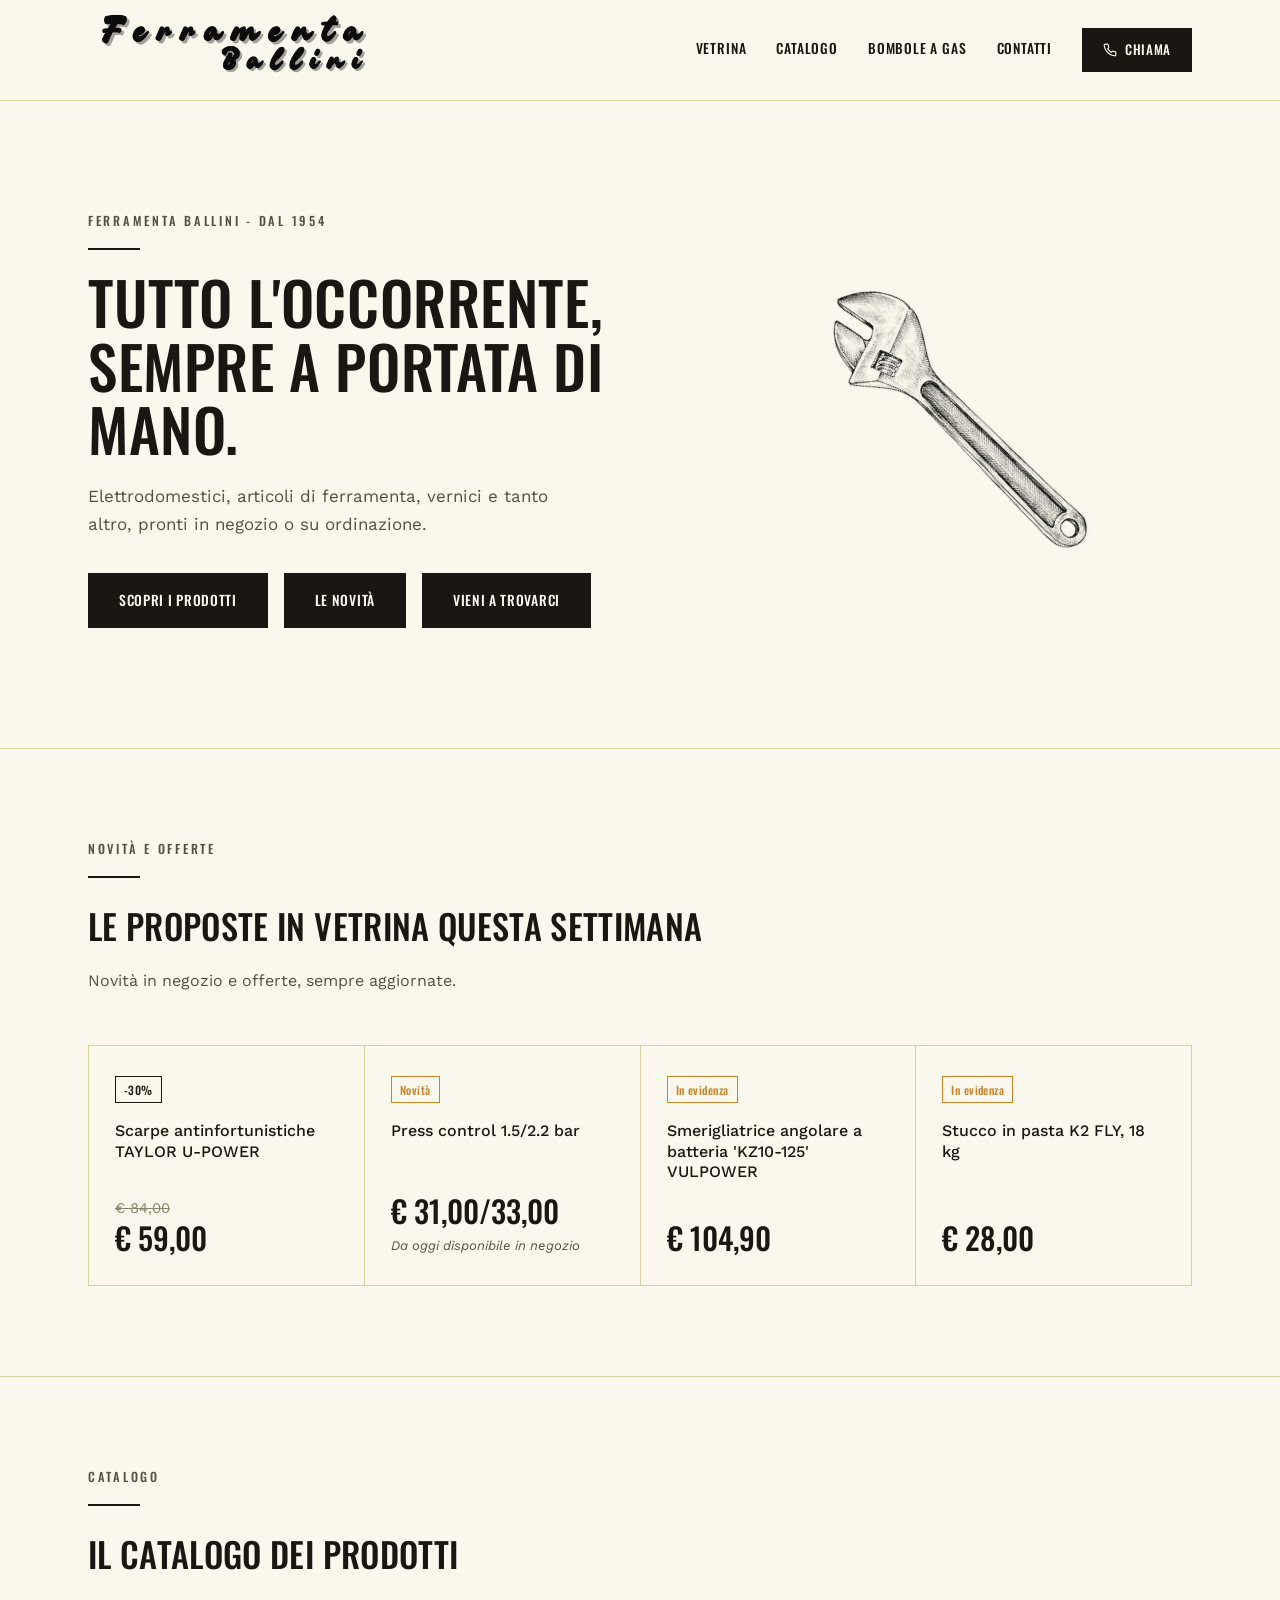
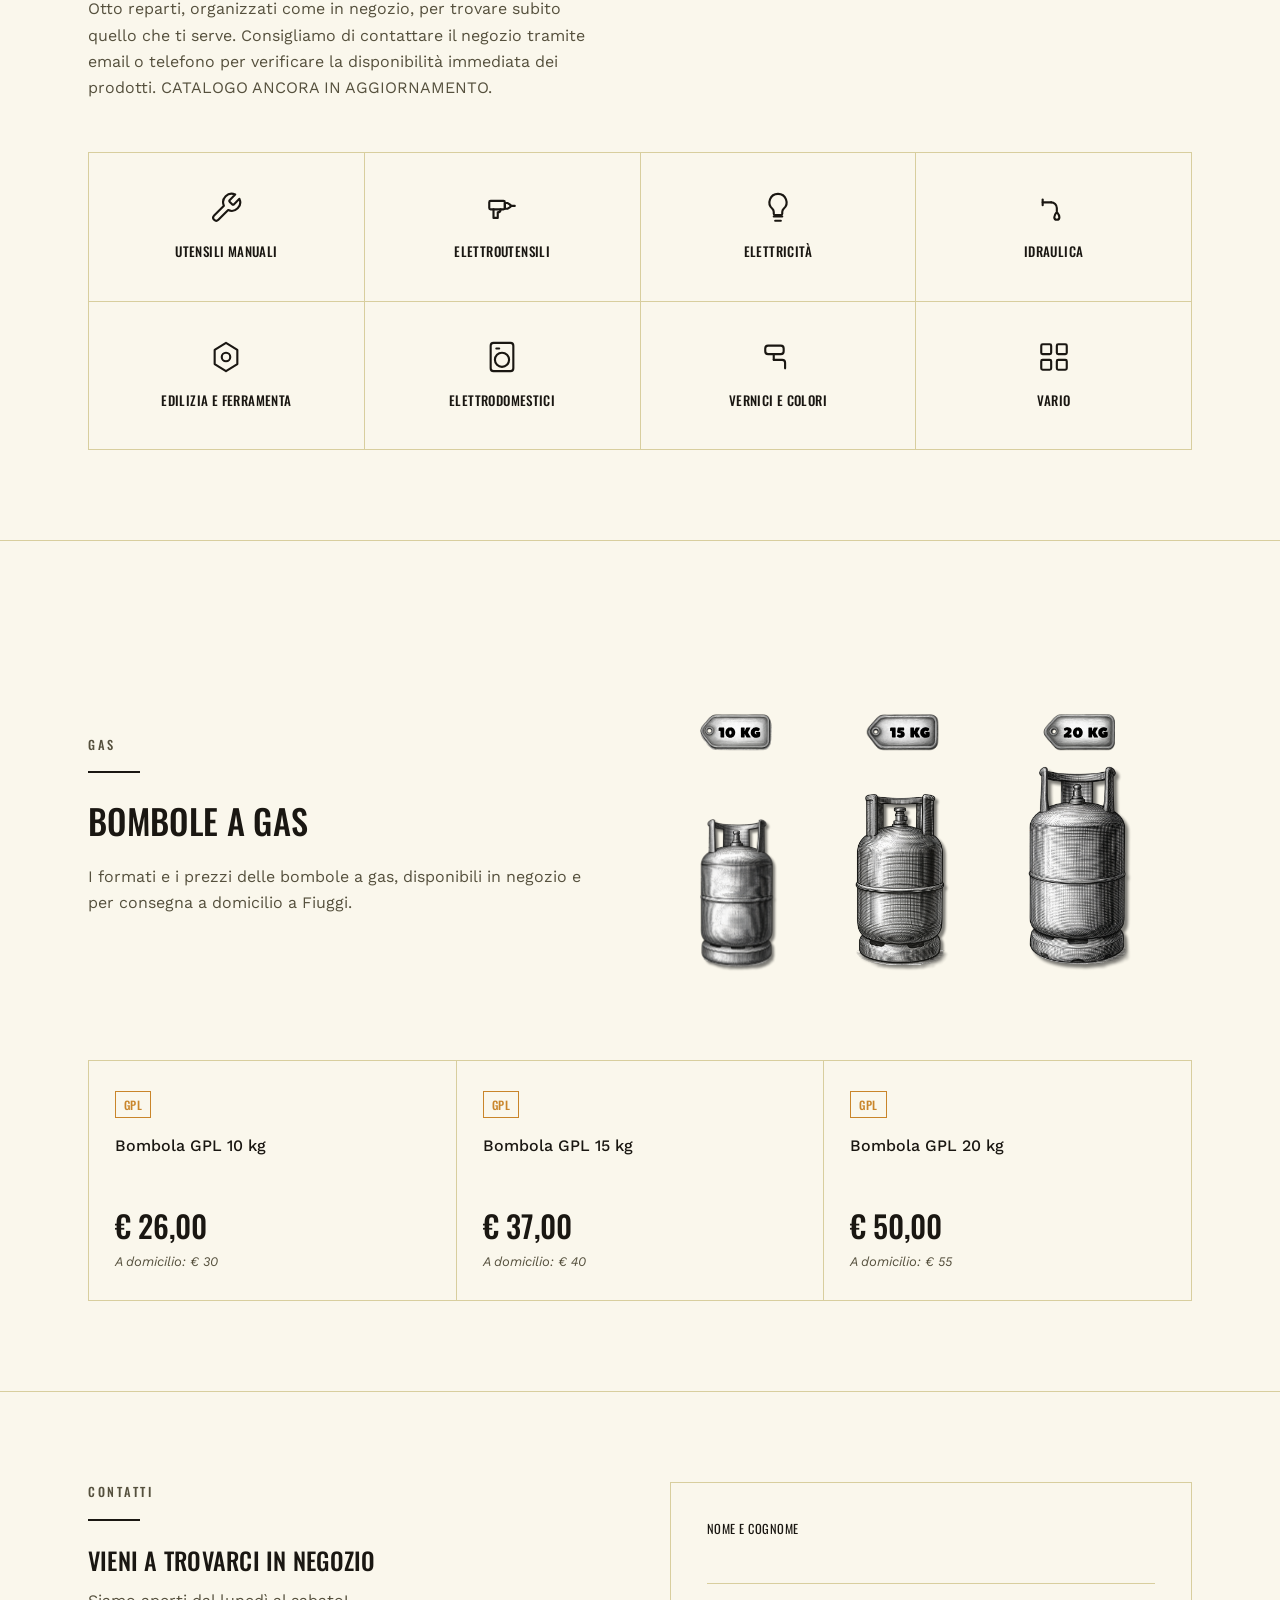
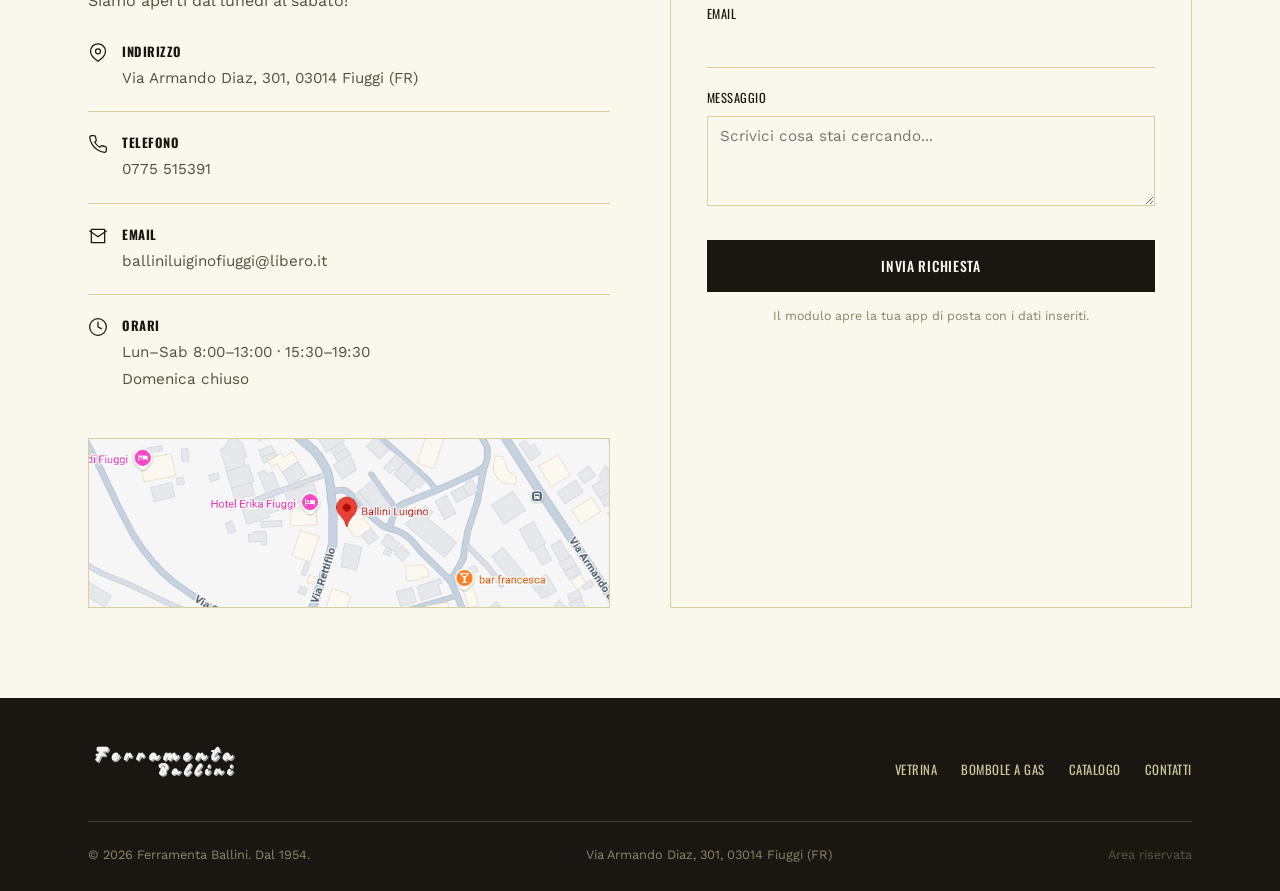
==== commit 80827bca: "typos" ====
--- a/index.html
+++ b/index.html
@@ -690,7 +690,7 @@
         <span class="eyebrow">Gas</span>
         <div class="rule"></div>
         <h2>Bombole a gas</h2>
-        <p>I formati e i prezzi delle bombole a gas disponibili in negozio e per consegna a domicilio a Fiuggi.</p>
+        <p>I formati e i prezzi delle bombole a gas, disponibili in negozio e per consegna a domicilio a Fiuggi.</p>
       </div>
       <div class="gas-illustration">
         <!-- Riferimento esatto al file allegato -->
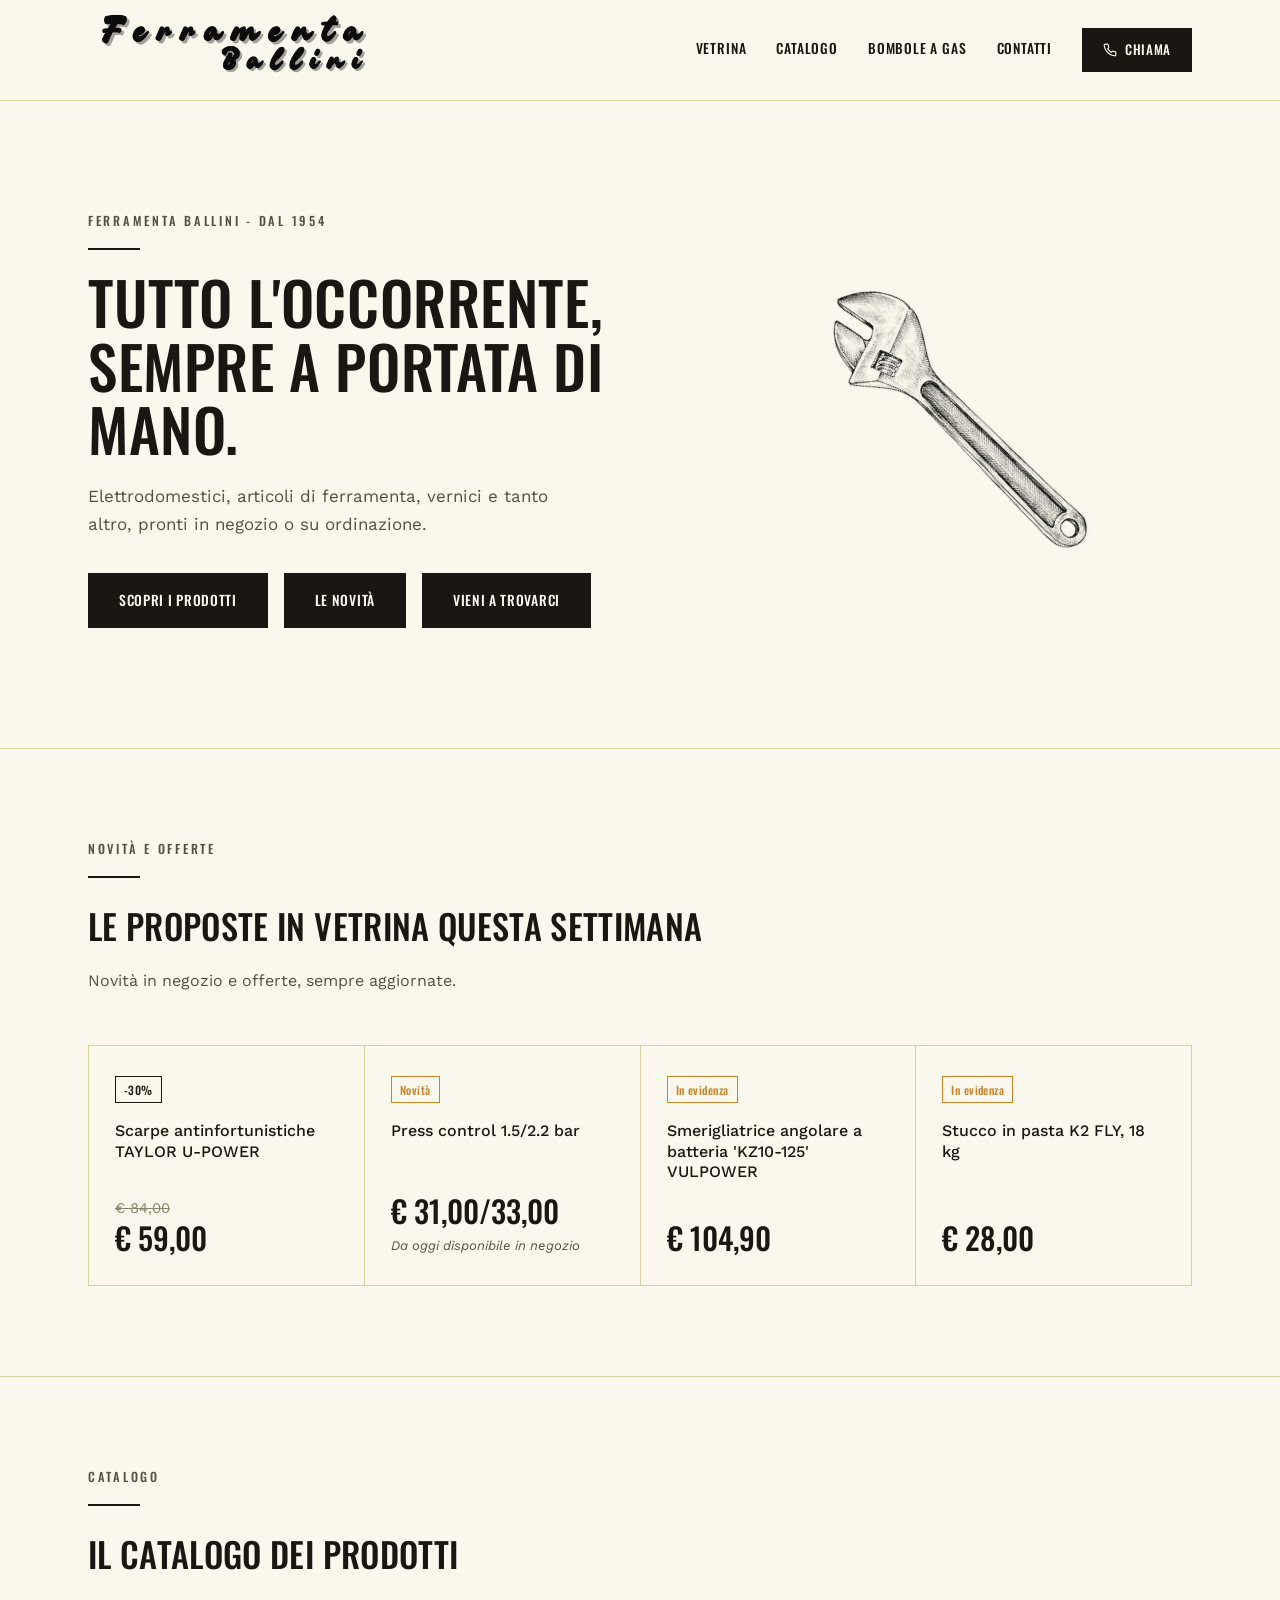
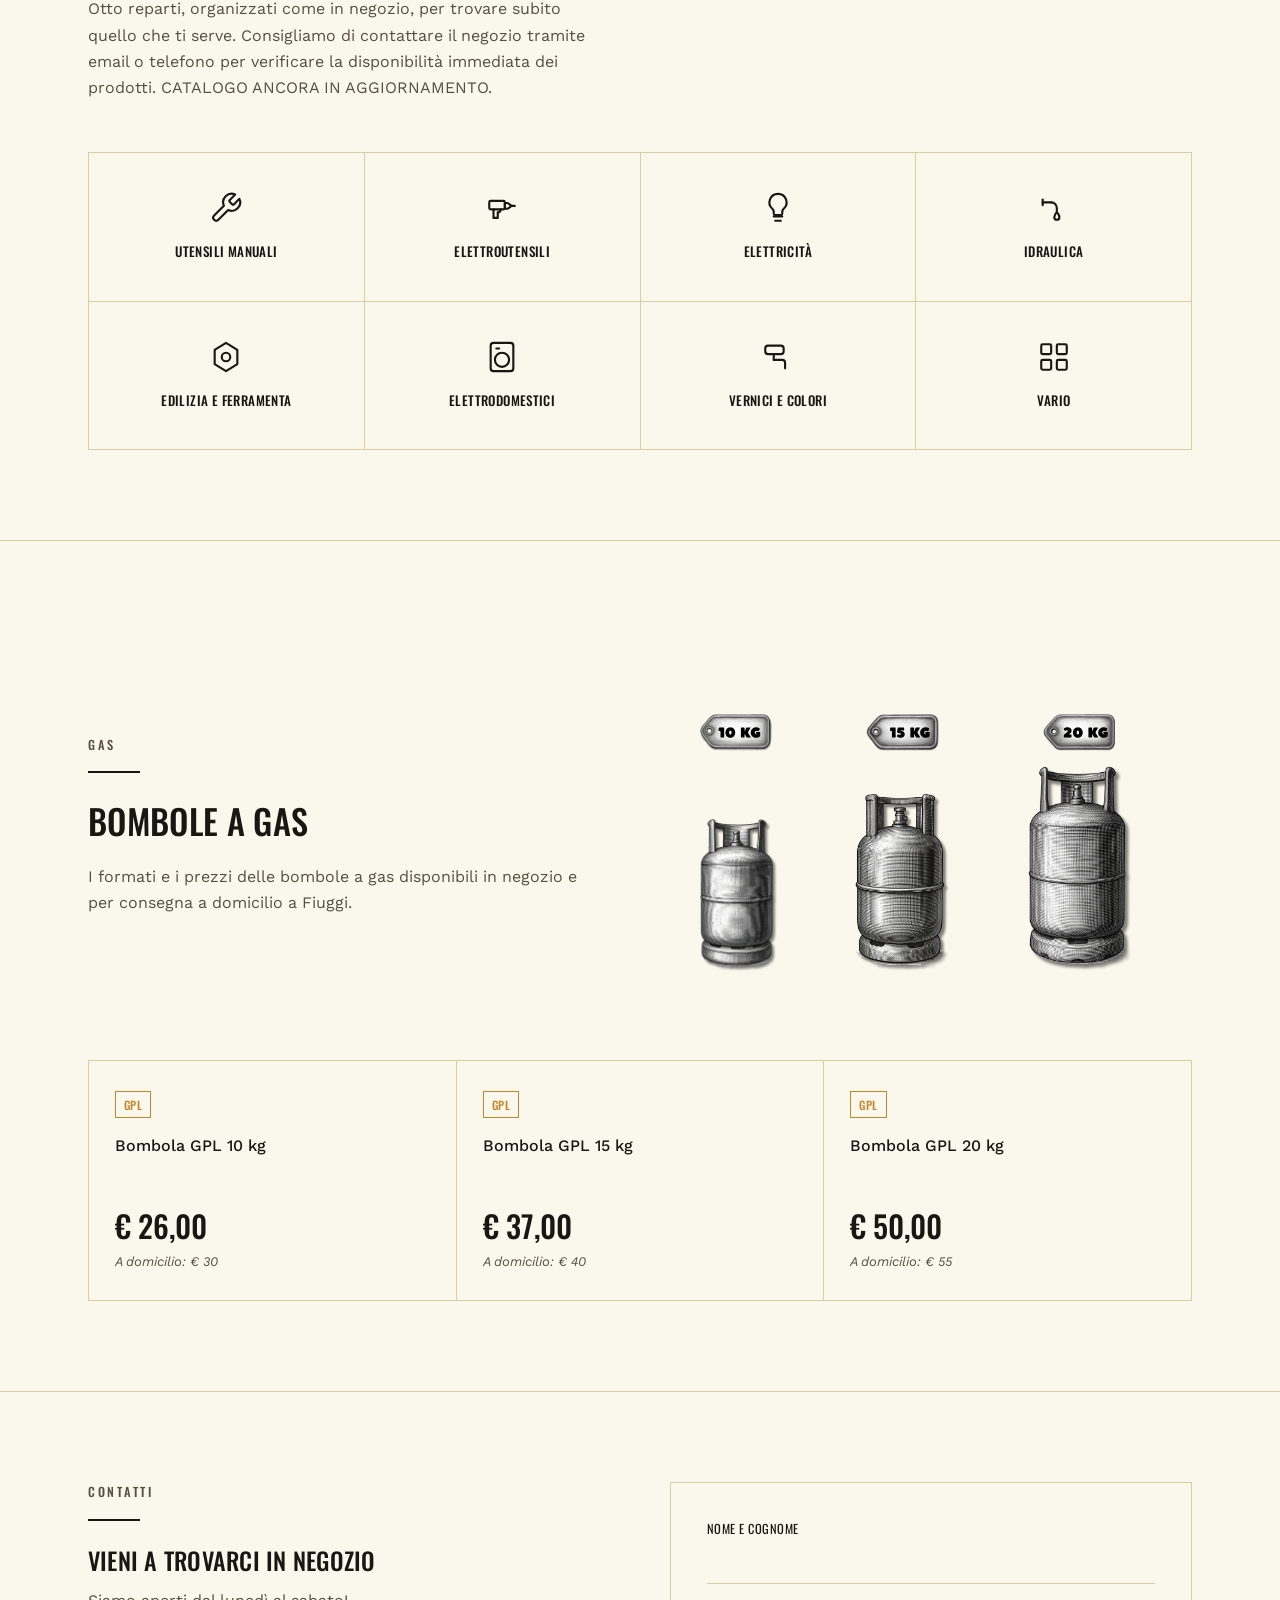
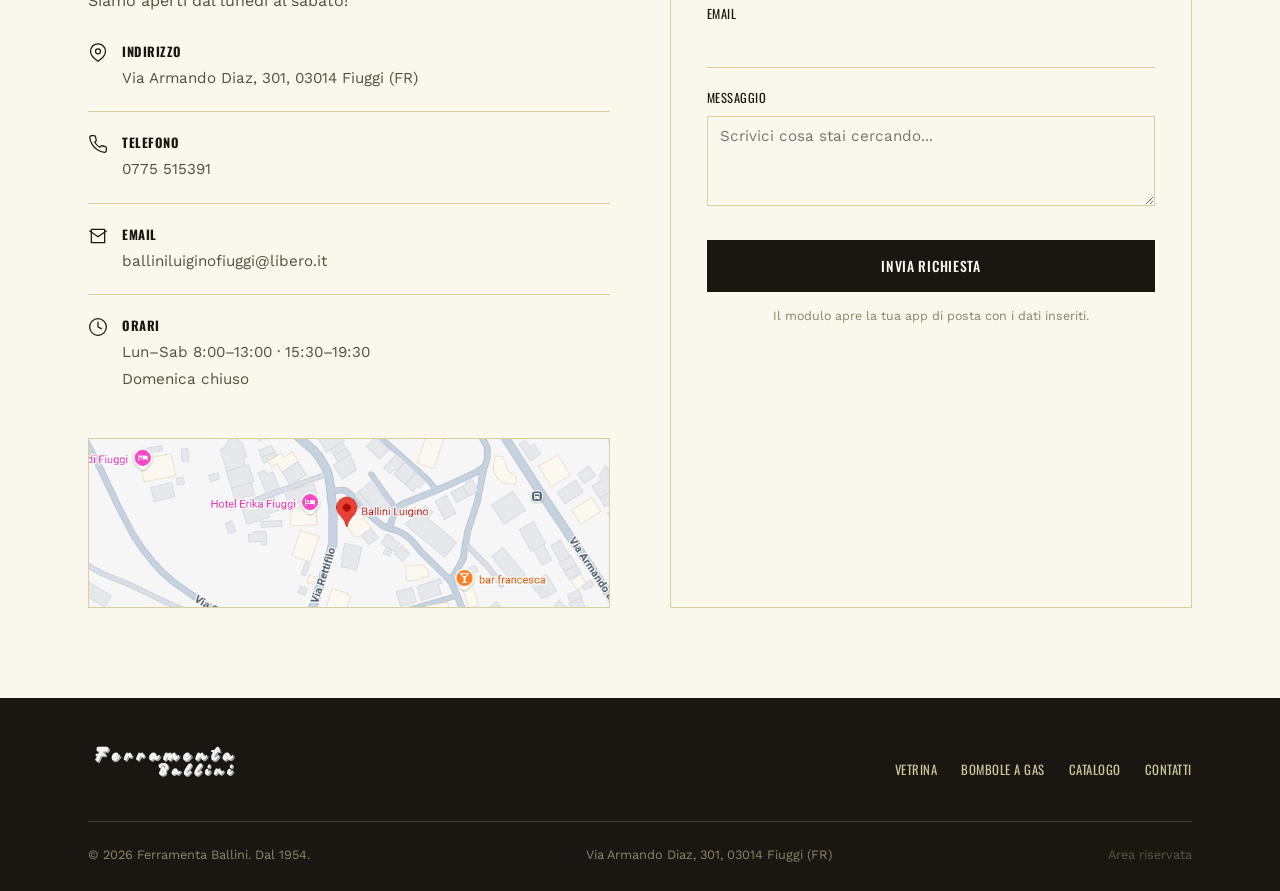
==== commit 6e8ca18a: "inv" ====
--- a/index.html
+++ b/index.html
@@ -690,7 +690,7 @@
         <span class="eyebrow">Gas</span>
         <div class="rule"></div>
         <h2>Bombole a gas</h2>
-        <p>I formati e i prezzi delle bombole a gas, disponibili in negozio e per consegna a domicilio a Fiuggi.</p>
+        <p>I formati e i prezzi delle bombole a gas disponibili in negozio e per consegna a domicilio a Fiuggi.</p>
       </div>
       <div class="gas-illustration">
         <!-- Riferimento esatto al file allegato -->
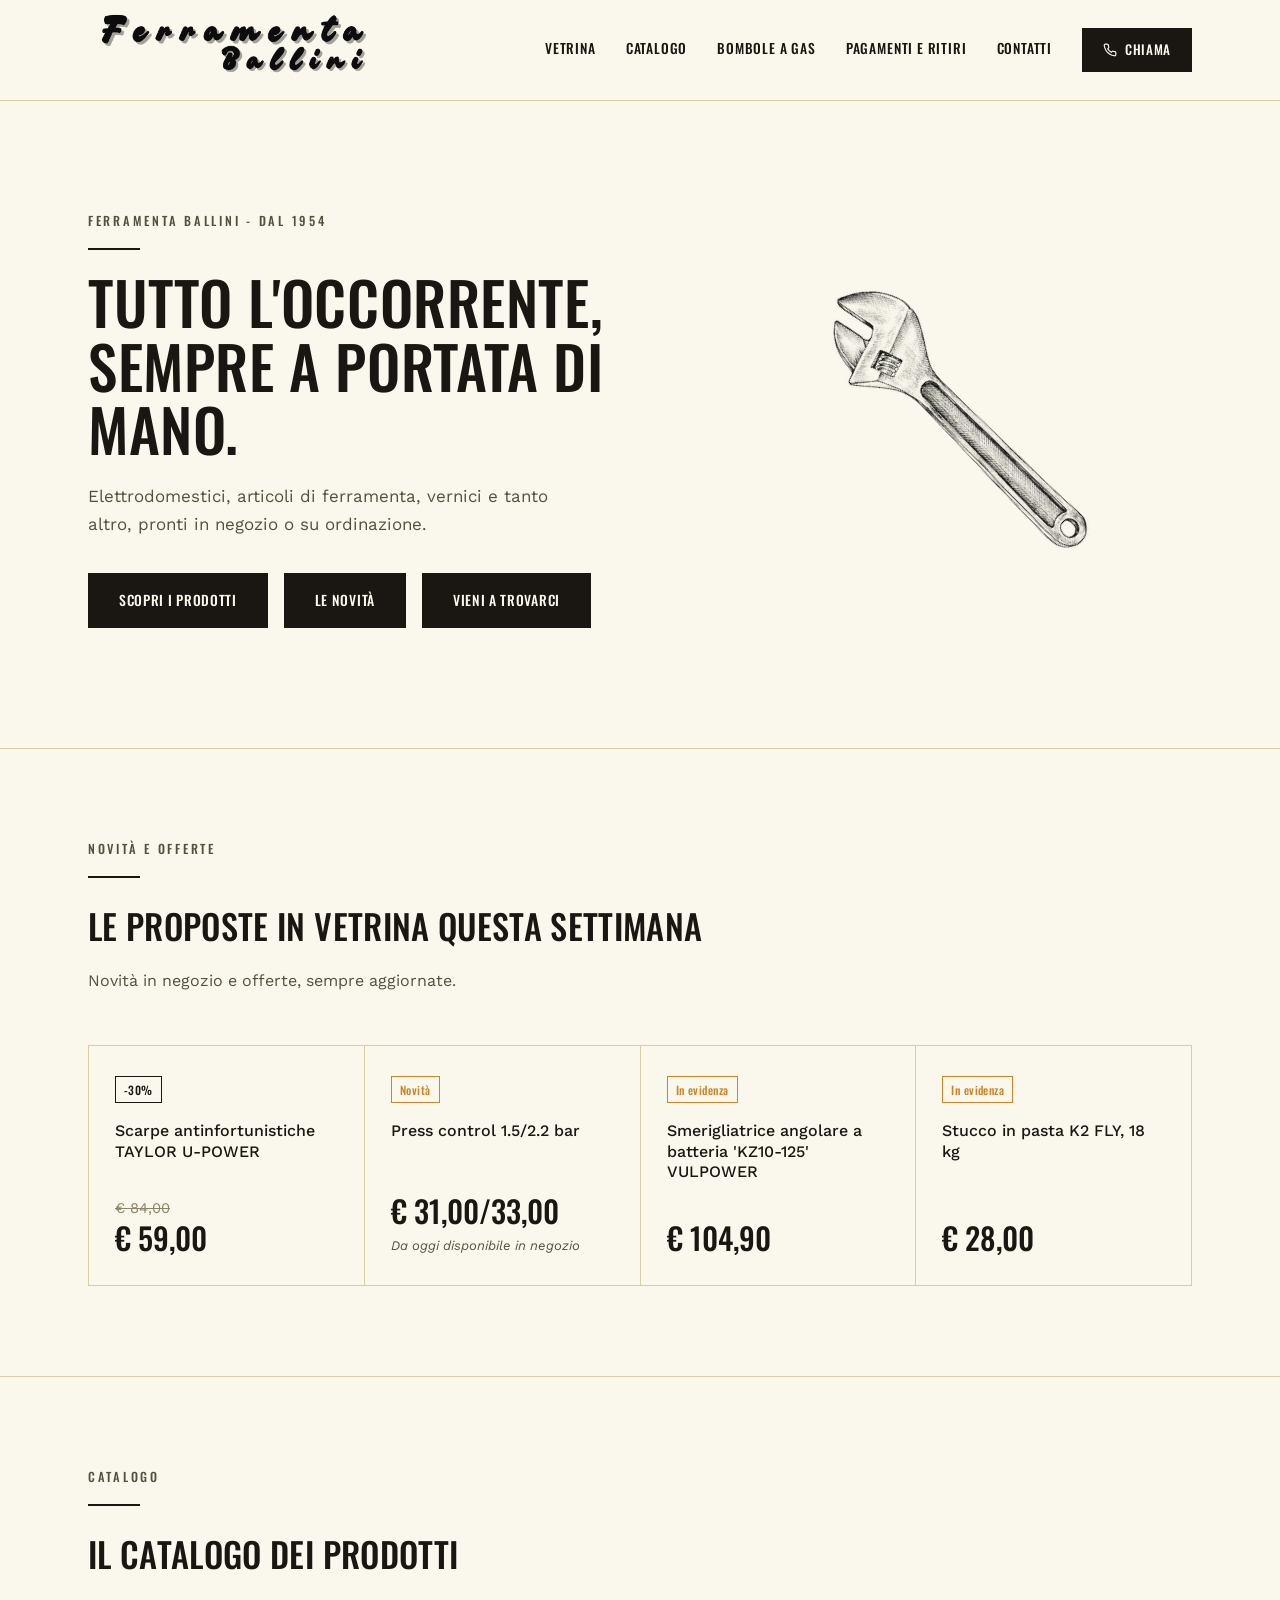
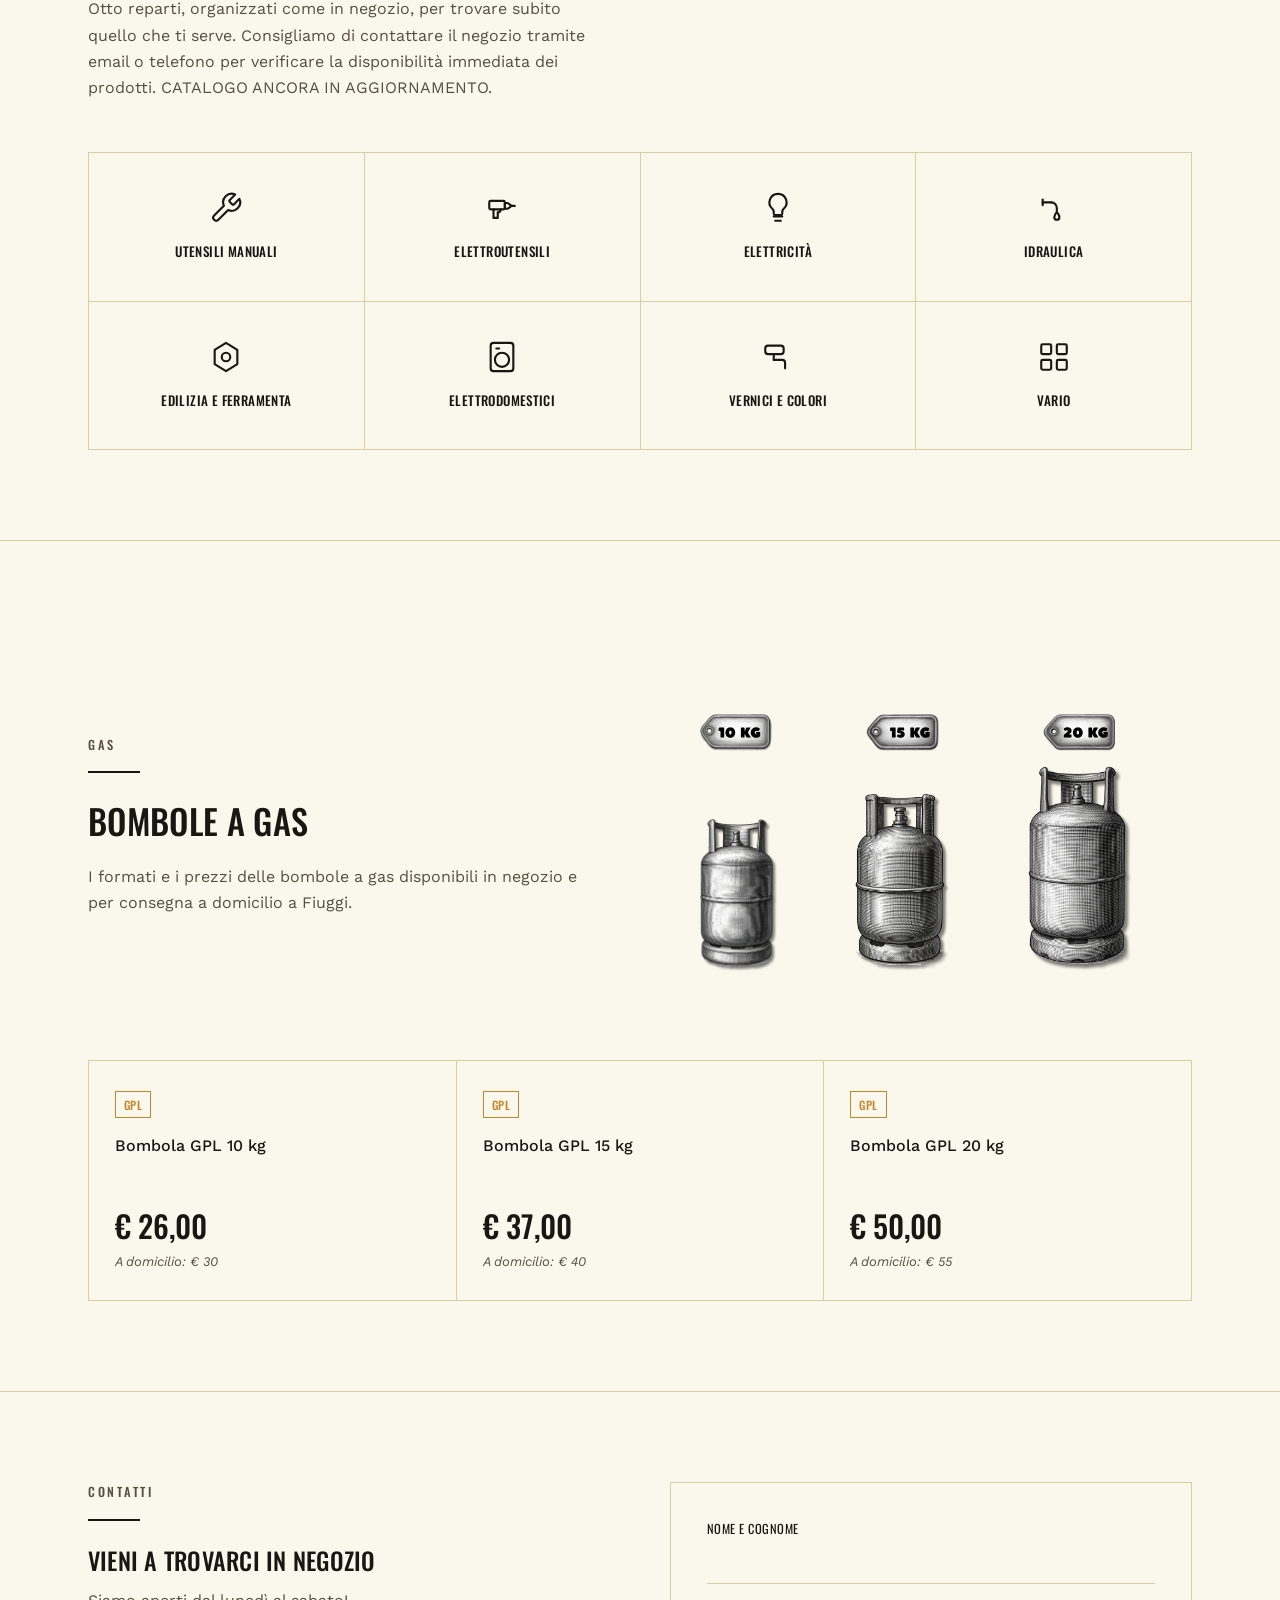
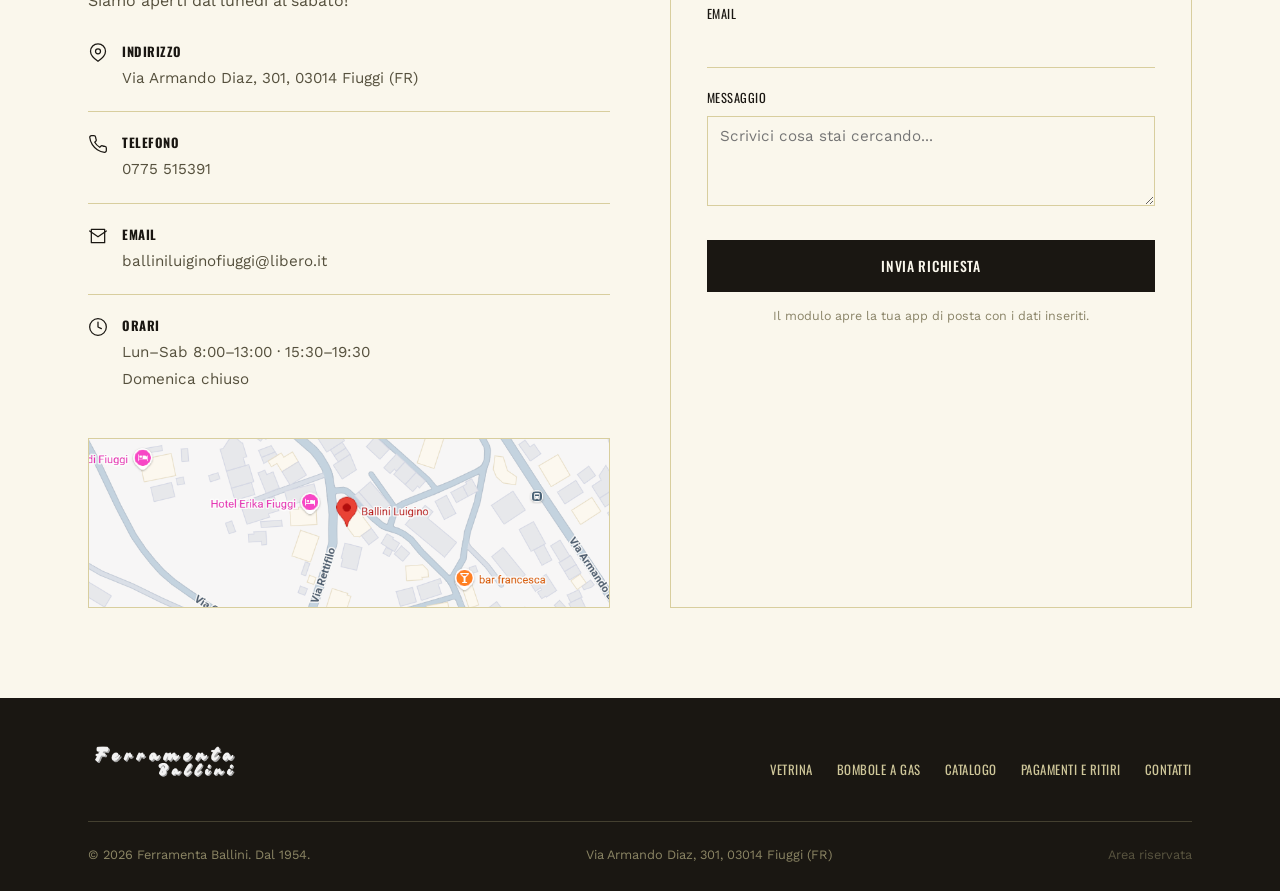
==== commit 7c8b30d3: "dpu0.1" ====
--- a/index.html
+++ b/index.html
@@ -522,6 +522,7 @@
       <a href="#offerte">Vetrina</a>
       <a href="#catalogo">Catalogo</a>
       <a href="#bombole-gas">Bombole a gas</a>
+      <a href="informazioni.html">Pagamenti e ritiri</a>
       <a href="#contatti">Contatti</a>
       <a class="call-btn" href="tel:+390775515391">
         <svg width="14" height="14" viewBox="0 0 24 24" fill="none" stroke="currentColor" stroke-width="2" stroke-linecap="round" stroke-linejoin="round"><path d="M22 16.92v3a2 2 0 0 1-2.18 2 19.79 19.79 0 0 1-8.63-3.07 19.5 19.5 0 0 1-6-6 19.79 19.79 0 0 1-3.07-8.67A2 2 0 0 1 4.11 2h3a2 2 0 0 1 2 1.72c.127.96.361 1.903.7 2.81a2 2 0 0 1-.45 2.11L8.09 9.91a16 16 0 0 0 6 6l1.27-1.27a2 2 0 0 1 2.11-.45c.907.339 1.85.573 2.81.7A2 2 0 0 1 22 16.92z"/></svg>
@@ -796,6 +797,7 @@
         <a href="#offerte">Vetrina</a>
         <a href="#bombole-gas">Bombole a gas</a>
         <a href="#catalogo">Catalogo</a>
+        <a href="informazioni.html">Pagamenti e ritiri</a>
         <a href="#contatti">Contatti</a>
       </div>
     </div>
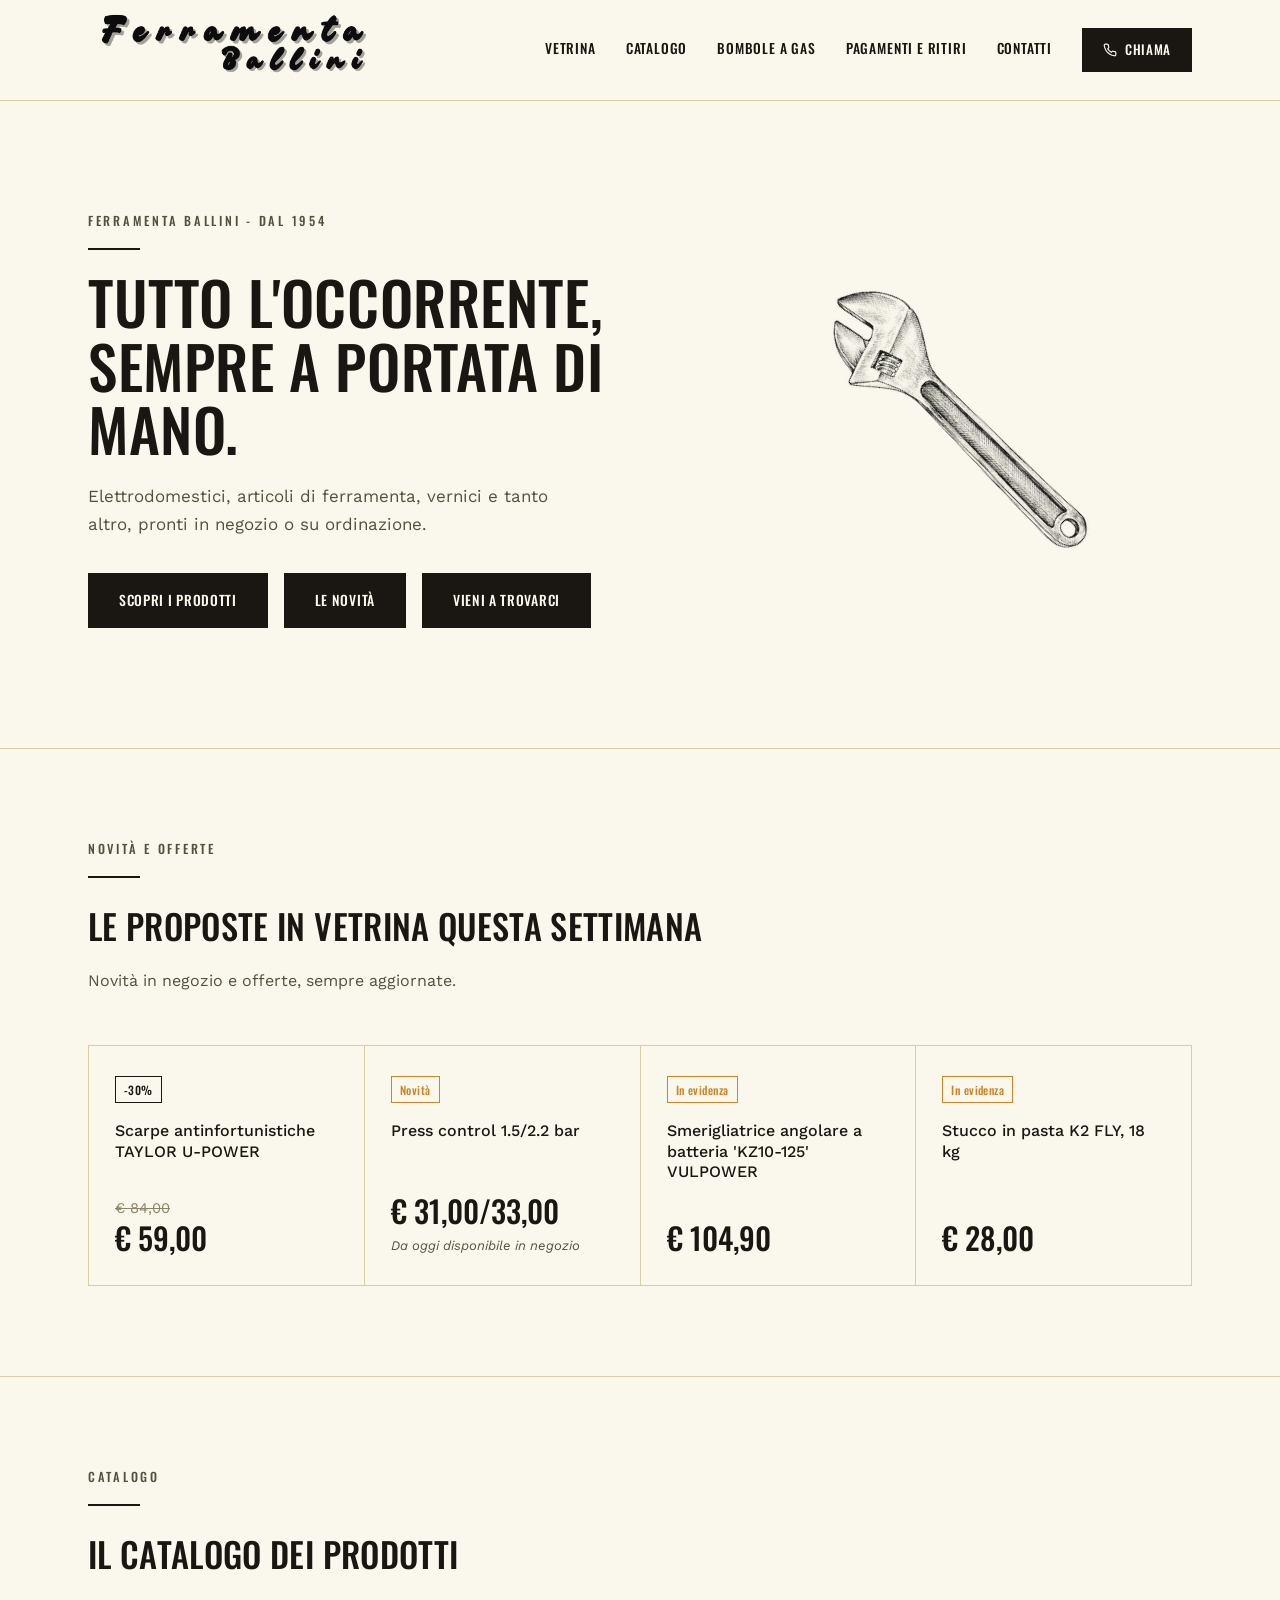
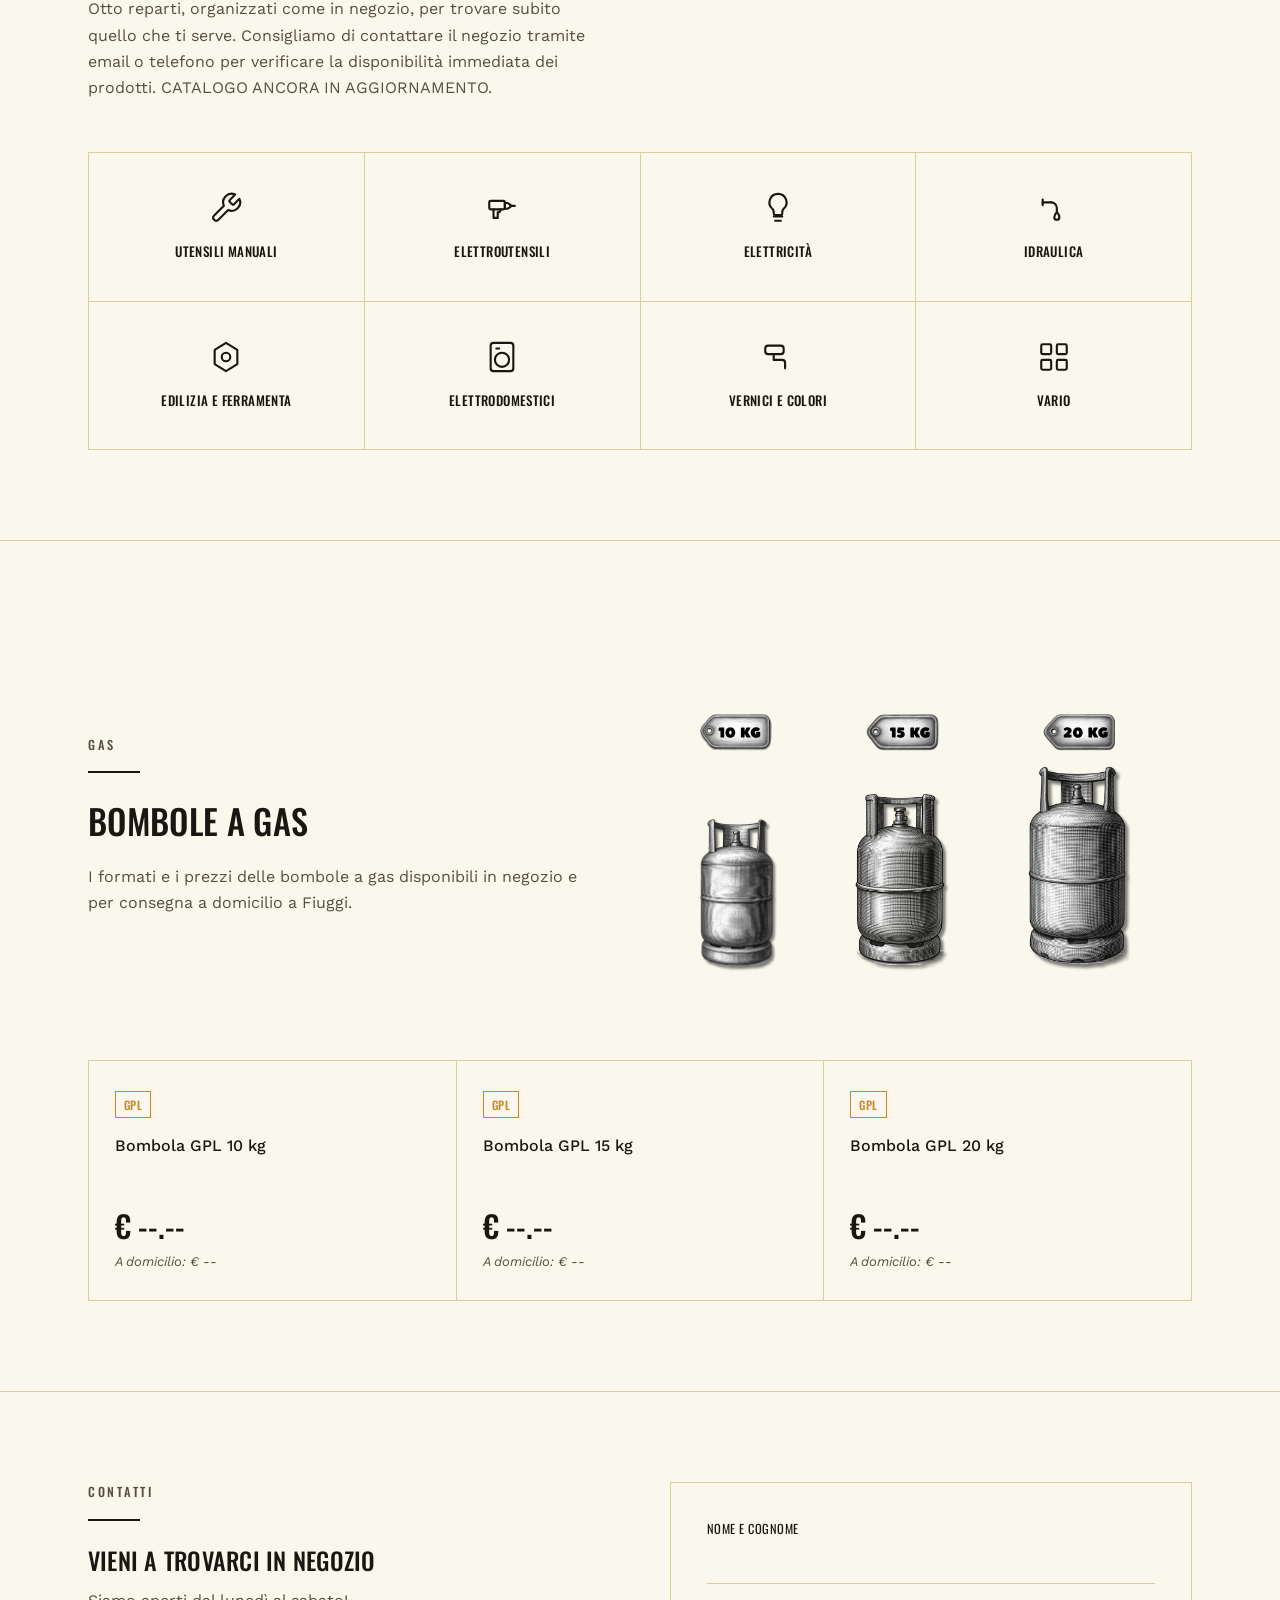
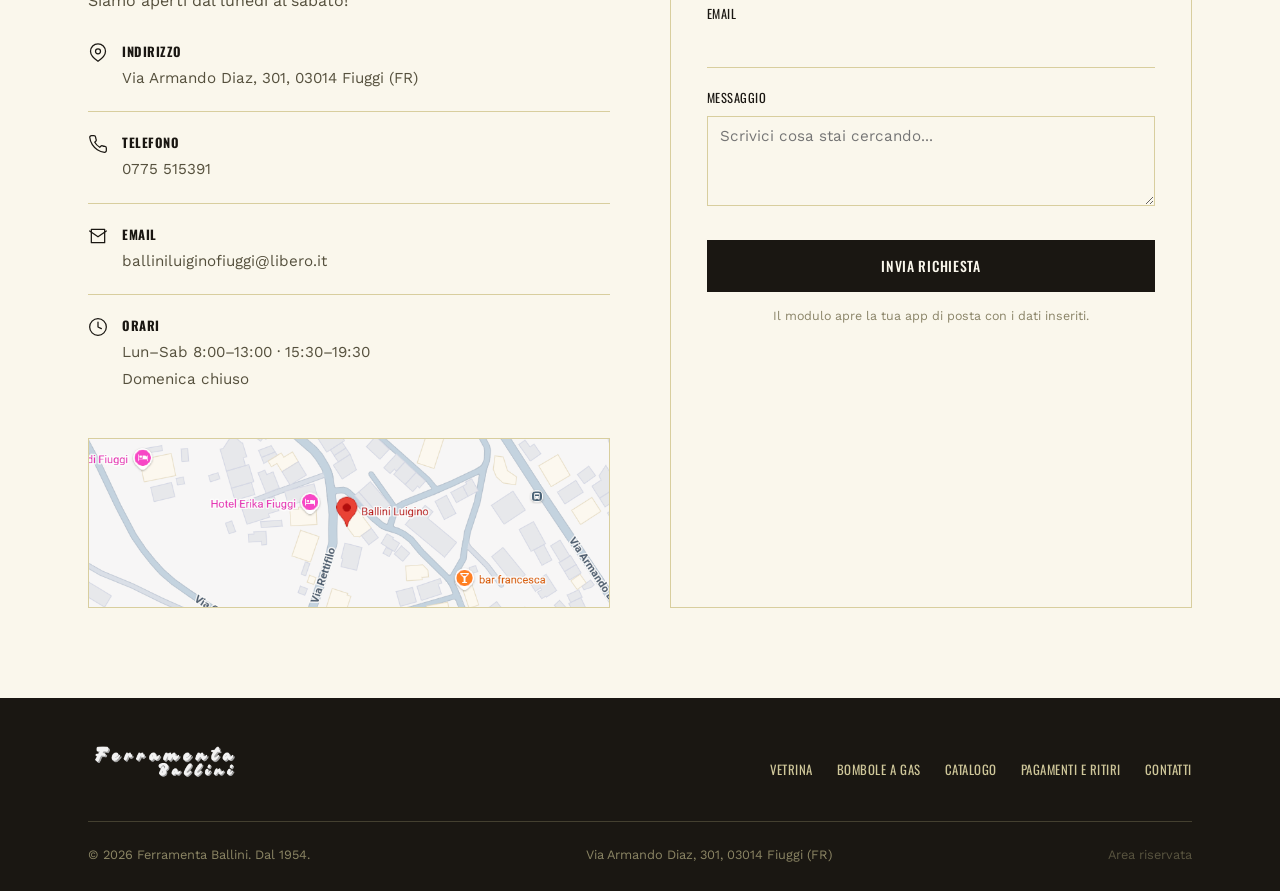
==== commit 1dcb32b0: "bombole prezzo" ====
--- a/index.html
+++ b/index.html
@@ -705,24 +705,24 @@
         <span class="tag is-new">GPL</span>
         <h3>Bombola GPL 10 kg</h3>
         <div class="price-row">
-          <div class="new-price">€ 26,00</div>
-          <div class="new-note">A domicilio: € 30</div>
+          <div class="new-price">€ --.--</div>
+          <div class="new-note">A domicilio: € --</div>
         </div>
       </div>
       <div class="offer-card">
         <span class="tag is-new">GPL</span>
         <h3>Bombola GPL 15 kg</h3>
         <div class="price-row">
-          <div class="new-price">€ 37,00</div>
-          <div class="new-note">A domicilio: € 40</div>
+          <div class="new-price">€ --.--</div>
+          <div class="new-note">A domicilio: € --</div>
         </div>
       </div>
       <div class="offer-card">
         <span class="tag is-new">GPL</span>
         <h3>Bombola GPL 20 kg</h3>
         <div class="price-row">
-          <div class="new-price">€ 50,00</div>
-          <div class="new-note">A domicilio: € 55</div>
+          <div class="new-price">€ --.--</div>
+          <div class="new-note">A domicilio: € --</div>
         </div>
       </div>
     </div>
